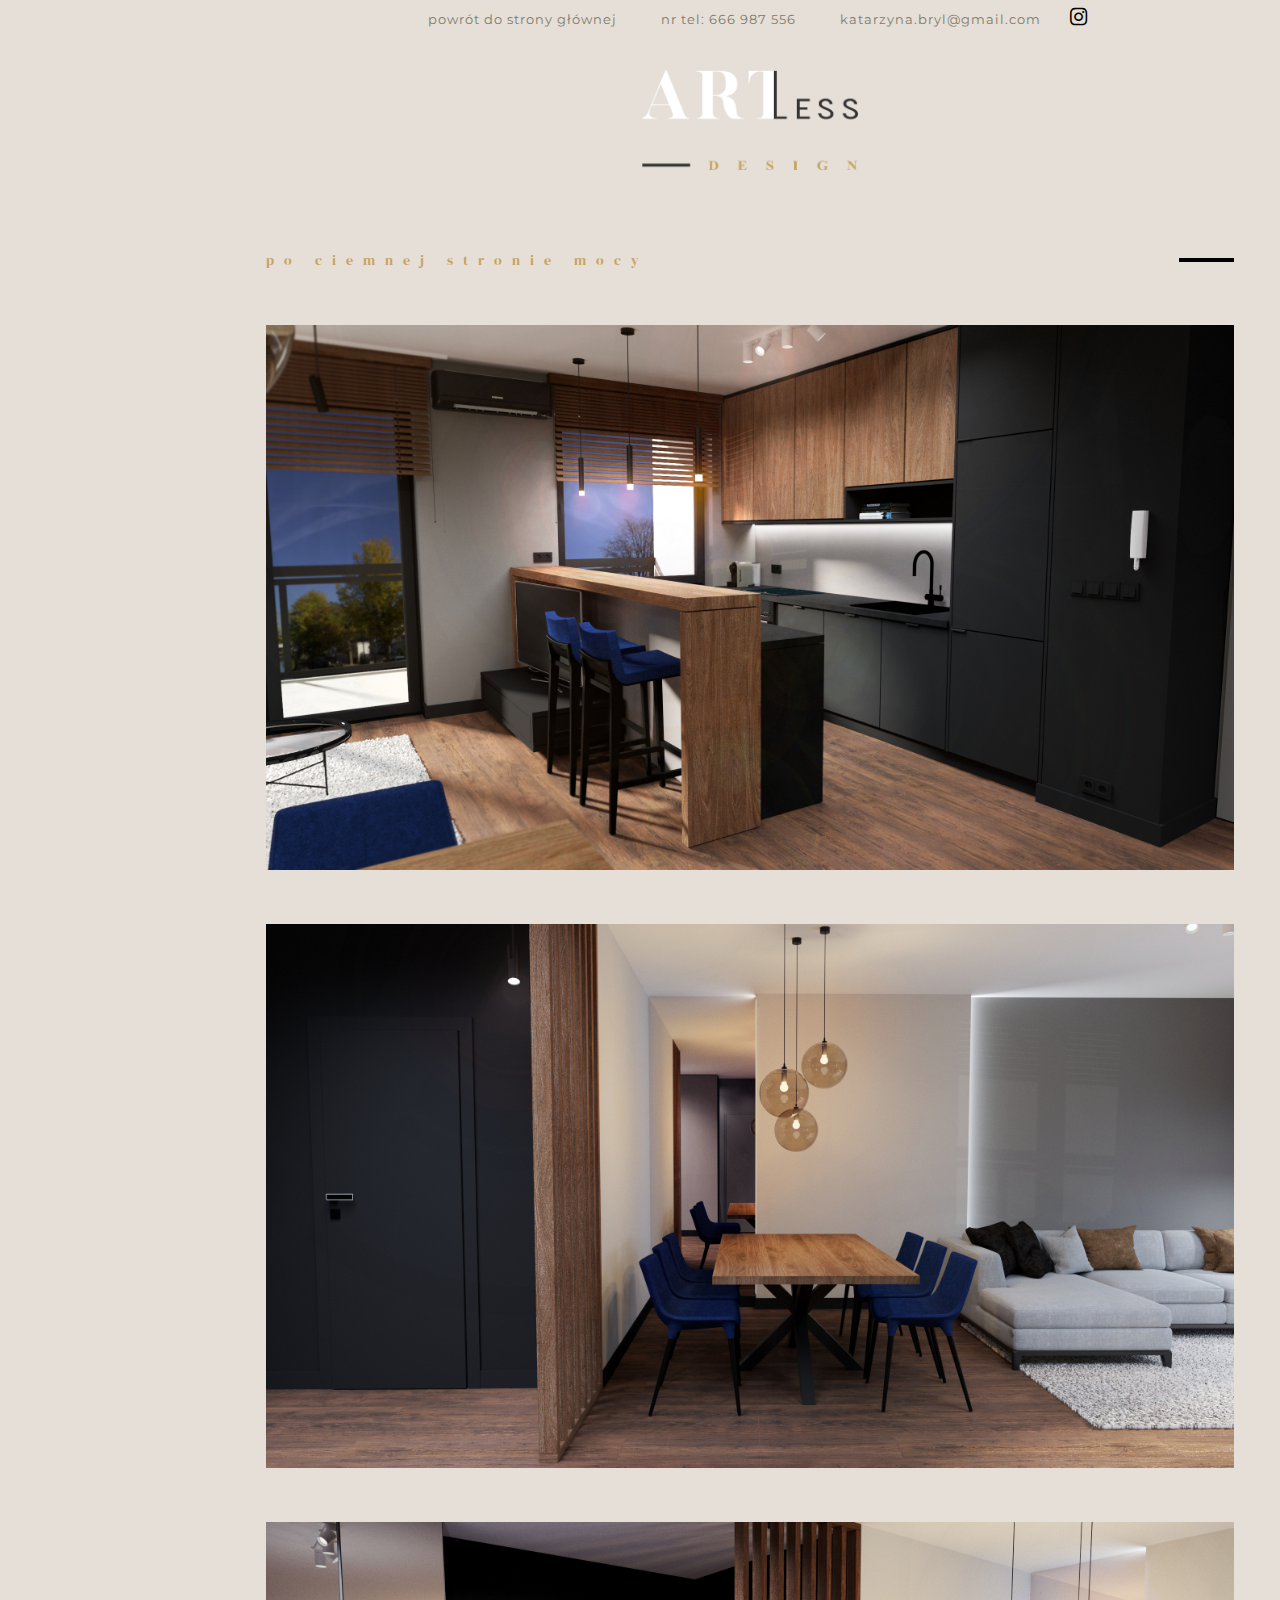
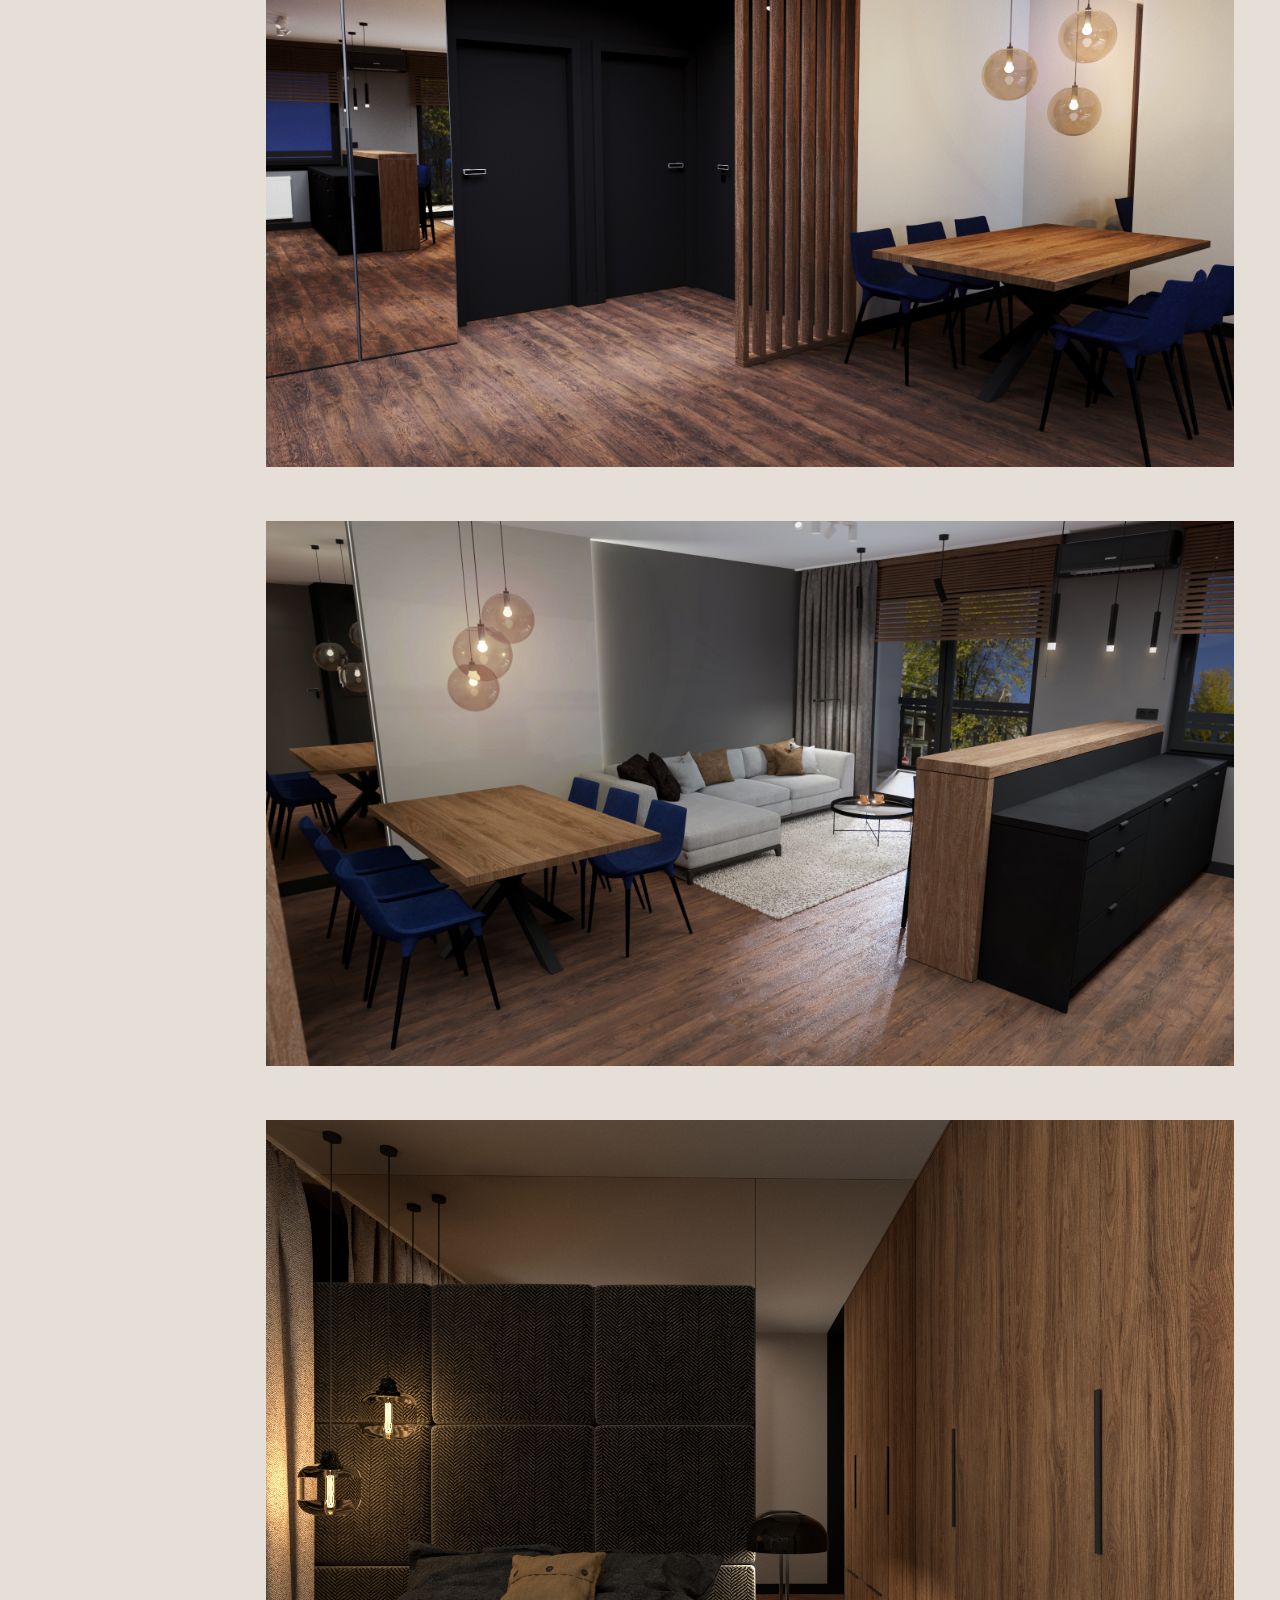
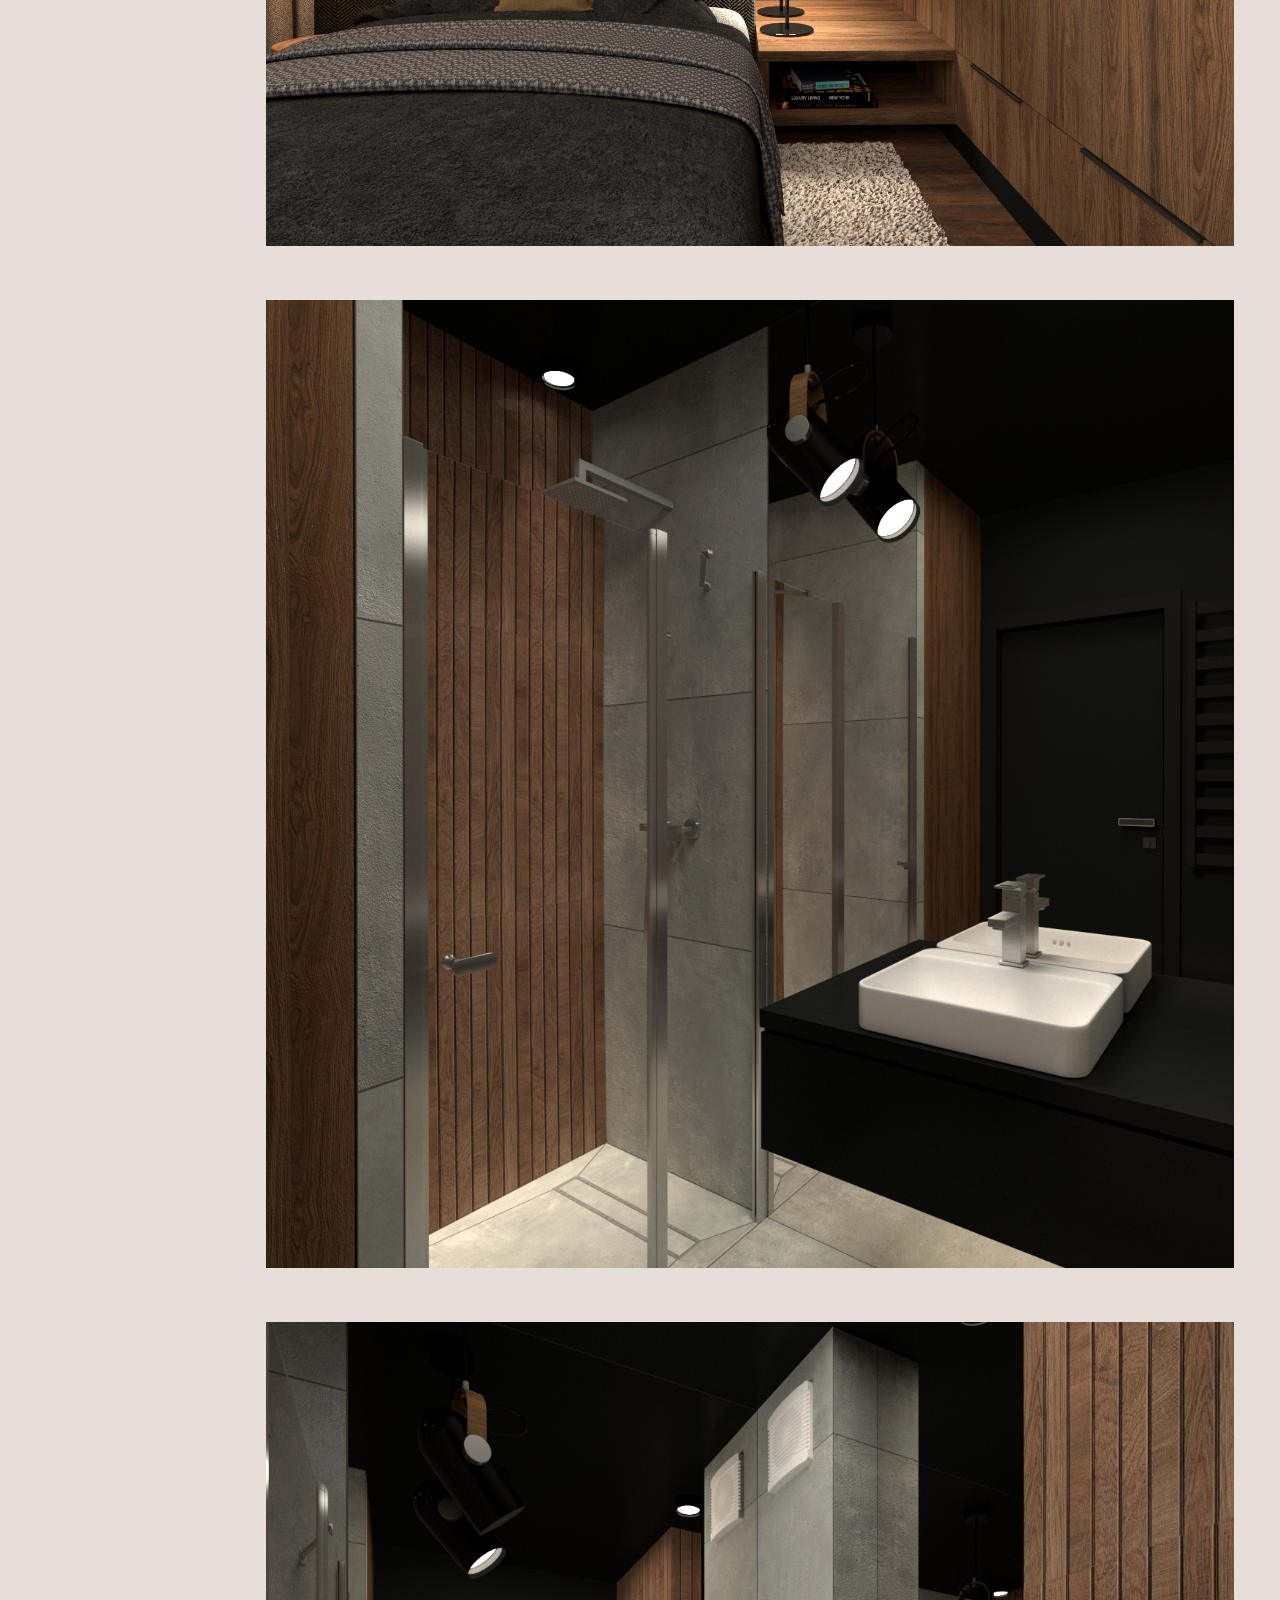
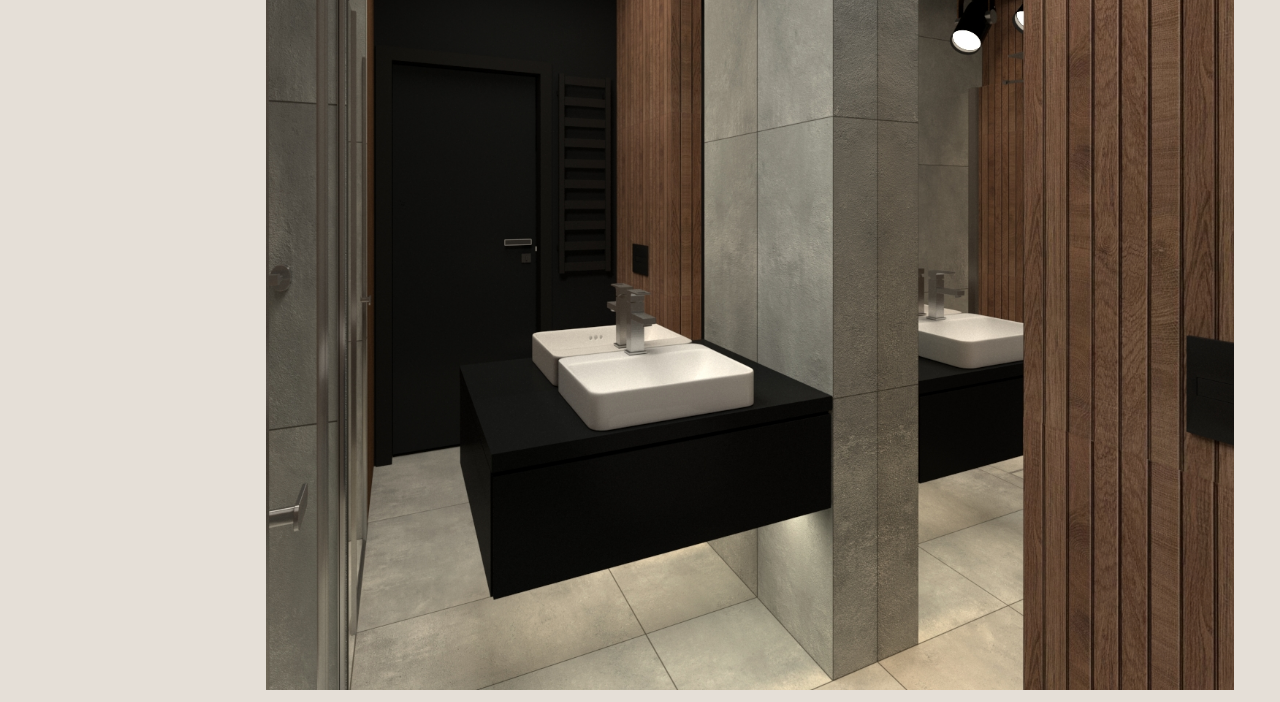
==== po-ciemnej-stronie-mocy.html @ 2379ef5e "Artless Design" ====
<!DOCTYPE HTML>
<HTML lang="pl">
<head>
	<meta charset="utf-8"/>
	<title>Artless | Projektowanie wnętrz</title>
	<meta name="description" content="Projektowanie wnętrz"/>
	<meta name="keywords" content="wnętrza design projektowanie"/>
	<meta http-equiv="x-ua-compatible" content="IE-edge, chrome=1"/>
	<meta name="author" content="Michał Nowak"/>
	<!--[if lt IE 9]>
	<script src="https://cdnjs.cloudflare.com/ajax/libs/html5shiv/3.7.3/html5shiv.min.js"></script>
	<![endif]-->
	<link rel="stylesheet" href="style.css" type="text/css"/>
	<link href="https://fonts.googleapis.com/css2?family=Montserrat:wght@400;700&display=swap" rel="stylesheet">
	<link href="https://fonts.googleapis.com/css2?family=DM+Serif+Display&display=swap" rel="stylesheet">
	<link rel="stylesheet" href="fontello/css/fontello.css" type="text/css"/>
</head>	
<body>
	<header>
		<div id = "menu">
			<nav>
					<ol class="nav">
						<li><a id="link1" href="projektowanie-wnętrz">powrót do strony głównej</a></li>
						<li>nr tel: 666 987 556</li>
						<li>katarzyna.bryl@gmail.com</li>
						<a href="https://www.instagram.com/kasiabrl/", target = blank ><span class="icon-instagram"></span></a>
					</ol>
			</nav>
		</div>
		<div id = "logo">
			<a href="projektowanie-wnętrz"><img src="img/logo.png"/></a>
		</div>
		<div class="sign">
			<ol class="sign">
				<li>po ciemnej stronie mocy</li>
				<li></li>
			</ol>
		</div>
		<div class = "image">
			<img src="projekt/pcsm/1.jpg"/>
		</div>
		<div class = "image">
			<img src="projekt/pcsm/2.jpg"/>
		</div>
		<div class = "image">
			<img src="projekt/pcsm/3.jpg"/>
		</div>
		<div class = "image">
			<img src="projekt/pcsm/4.jpg"/>
		</div>
		<div class = "image">
			<img src="projekt/pcsm/5.jpg"/>
		</div>
		<div class = "image">
			<img src="projekt/pcsm/6.jpg"/>
		</div>
		<div class = "image">
			<img src="projekt/pcsm/7.jpg"/>
		</div>
	</header>
	<a class="nav-link" href="#"><i class="icon-up-big"></i></></a>
	<script src="jquery-3.5.1.min.js"></script>
	<script>
			$(document).ready(function() {
			var logoY = $('#logo').offset().top;
			var appearingArrow = function() {
			var ScrollY = $(window).scrollTop();
			if (ScrollY >= logoY) {
					$('.nav-link').addClass('nav-link-appear');
				} else {
					$('.nav-link').removeClass('nav-link-appear');
					}
					};
					appearingArrow();
					$(window).scroll(function() {
						appearingArrow();
					});
					});
	</script>
	<script>
		$(document).ready(function() {
		var MenuY = $('#menu').offset().top;
		var stickyMenu = function() {
		var ScrollY = $(window).scrollTop();
		if (ScrollY >= MenuY) {
				$('#menu').addClass('sticky');
			} else {
				$('#menu').removeClass('sticky');
				}
				};
				stickyMenu();
				$(window).scroll(function() {
					stickyMenu();
				});
				});
	</script>
</body>
</HTML>
---- style.css ----
body {
	background-color: rgba(229, 223, 215, 100);
	font-family: 'Montserrat', sans-serif;
	margin-left:auto;
	margin-right:auto;
	width:1500px;
	margin-top:0;
}

#menu {
	text-align: center;
	background-color: rgba(229, 223, 215, 100);
	height: 40px;
}

ol.nav {
	list-style-type:none;
	font-size: 13px;
	letter-spacing: 1px;
	margin: 0;
	padding: 0;
	padding-top:5px;
}

ol.nav > li {
	margin-top: auto;
	margin-bottom: auto;
	display:inline-block;
	color: rgba(126, 123, 106, 100);
	padding: 5.5px 20px;
}

ol.nav > li:hover {
	color: black;
}

a {
	text-decoration:none;
	style-type:none;
	color: inherit;
}

#logo {
	margin-top: 70px;
	margin-bottom: 75px;
	width: 215.74px;
	height: 100px;
	margin-right: auto;
	margin-left: auto;
}

img {
	height: 100%;
	width: 100%;
}

.sign {
	margin-right: auto;
	margin-left: auto;
	width: 968.25px;
	height: 30px;
	position: relative;
}
ol.sign {
	padding-left: 0px;
	position: relative;
	margin: 0 0;
}
ol.sign > li {
	display:inline-block;
	list-style-type:none;
	font-family: 'DM Serif Display', serif;
	color: rgba(198, 163, 97, 100);
	letter-spacing: 10px;
	font-size: 14px;
}
ol.sign > li:first-child {
	position:absolute;
	left:0;
	top:5px;
	margin-bottom: 0px;
}
ol.sign > li:last-child {
	position:absolute;
	right:0;
	top:13px;
	display: block;
	width:55px;
	height:4px;
	background-color: black;
}
#projects {
	width: 968.25px;
	margin-left:auto;
	margin-right: auto;
}
.photo {
	width: 464.125px;
	height: 291.9px;
	margin-top: 35px;
	position: relative;
}
.link {
	opacity: 0;
	width: 100%;
	height: 100%;
	text-align: center;
	position: absolute;
	font-size: 14px;
	color:#fff;
	font-family: 'Montserrat', sans-serif;
	letter-spacing: 3px;
	top: 0;
	
}
.link p {
	position: absolute;
	top:43%;
	width: 100%;
}

.link:hover {
	opacity: 1;
	transition: opacity 0.5s ease-in-out;
}

main {
	margin-top: 50px;
	background-color: #fff;
	margin-left:0;
	margin-right:0;
	position:relative;
}

.jakpracuje {
	margin-top:70px;
	float:left;
	width:900px;
	margin-left:100px;
}
main h1 {
	font-family: 'DM Serif Display', serif;
	color: rgba(198, 163, 97, 100);
	letter-spacing: 10px;
	font-size: 14px;
	text-align: center;
}
.jakpracuje p{
	margin-top:50px;
	color: rgba(126, 123, 106, 100);
	text-align: justify;
}
.kimjestem {
	margin-top:70px;
	float:left;
	right:0;
	position:absolute;
}
.kimjestemsign {
	width: 400px;
	height: 50px;
}

.kimjestemopis {
	width: 400px;
	height: 280px;
	background-color: rgba(208, 194, 189, 100);
}

.kimjestem ol {
	display:inline-block;
	list-style-type:none;
	width: 400px;
	height:30px;
	margin:0;
	padding:0;
	position: relative;
}

.kimjestem ol > li:first-child {
	font-family: 'DM Serif Display', serif;
	color: rgba(198, 163, 97, 100);
	letter-spacing: 10px;
	font-size: 14px;
	position:absolute;
	left:0;
}
.kimjestem ol > li:last-child {
	position: absolute;
	right:0;
	top:60%;
	display: block;
	width:230px;
	height:4px;
	background-color: black;
}

.kimjestem p {
	color: #fff;
	text-align: justify;
	padding: 37px;
}
#oferta {
	margin-top:20px;
	width: 1400px;
	margin-left: auto;
	margin-right: auto;
}
.usluga {
	margin-top: 50px;
	float: left;
	margin-left: 50px;
	width: 400px;
}
.ofertasign {
	width: 380px;
	height: 35px;
	background-color: rgba(229, 223, 215, 100);
	margin-left: auto;
	margin-right: auto;
}
.ofertasign h1 {
	padding: 7px;
	margin: 0;
	letter-spacing: 7px;
}
#oferta ol {
	list-style-type:none;
	margin:0;
	padding: 0;
	position: relative;
	height:100px;
}

#oferta ol > li:first-child {
	float: left;
	display: block;
	width:4px;
	height:55px;
	background-color: black;
	position: absolute;
	left:35%;
	bottom:0;
}
#oferta ol > li:last-child {
	float: left;
	position: absolute;
	left:40%;
	bottom:15%;
}
#oferta p {
	margin-top: 30px;
	padding: 20px;
}
.uwagi {
	width: 1300px;
	margin-left: auto;
	margin-right: auto;
	padding-bottom:50px;
}
footer {
	background-color: rgba(229, 223, 215, 100);
	margin-right: auto;
	margin-left: auto;
	width: 1000px;
	margin-bottom: 150px;
	
}
footer h1 {
	font-family: 'DM Serif Display', serif;
	color: rgba(198, 163, 97, 100);
	letter-spacing: 10px;
	font-size: 14px;
	text-align: center;
	padding-top: 15px;
}

.line {
	display:block;
	height: 3px;
	width: 1000px;
	background-color: #fff;
	margin-top: 30px;
}

.content {
	float: left;
	margin-top: 20px;
	width:400px;
	
}

.content ol {
	list-style-type:none;
	font-family: 'Montserrat', sans-serif;
	letter-spacing: 1px;
	font-size: 14px;
	font-weight: 700;
	padding: 20px;
	margin: 0;
	margin-left: 30px;
}
.content ol > li {
	padding: 10px;
}

.clipartphoto {
	height: 184px;
	width: 276px;
	padding:20px;
	margin-left: 45px;
}
.button {
	width: 300px;
	height: 50px;
	background-color: #fff;
	margin-left: 50px;
	margin-top: 150px;
	text-align: center;
}
.nav-link {
	display:none;
}
.nav-link-appear {
	position: fixed;
	bottom:30px;
	left:30px;
	display: block;
}
.sticky {
	position: fixed;
	top: 0px;
	z-index:100;
	margin-left:auto;
	margin-right:auto;
	width:1500px;
}
.image {
	margin-left:auto;
	margin-right:auto;
	margin-top: 50px;
	width: 968.25px;
	height: 544.64;
}
---- fontello/css/fontello.css ----
@font-face {
  font-family: 'fontello';
  src: url('../font/fontello.eot?7748211');
  src: url('../font/fontello.eot?7748211#iefix') format('embedded-opentype'),
       url('../font/fontello.woff2?7748211') format('woff2'),
       url('../font/fontello.woff?7748211') format('woff'),
       url('../font/fontello.ttf?7748211') format('truetype'),
       url('../font/fontello.svg?7748211#fontello') format('svg');
  font-weight: normal;
  font-style: normal;
}
/* Chrome hack: SVG is rendered more smooth in Windozze. 100% magic, uncomment if you need it. */
/* Note, that will break hinting! In other OS-es font will be not as sharp as it could be */
/*
@media screen and (-webkit-min-device-pixel-ratio:0) {
  @font-face {
    font-family: 'fontello';
    src: url('../font/fontello.svg?7748211#fontello') format('svg');
  }
}
*/
 
 [class^="icon-"]:before, [class*=" icon-"]:before {
  font-family: "fontello";
  font-style: normal;
  font-weight: normal;
  speak: never;
 
  display: inline-block;
  text-decoration: inherit;
  width: 1em;
  margin-right: .2em;
  text-align: center;
  /* opacity: .8; */
 
  /* For safety - reset parent styles, that can break glyph codes*/
  font-variant: normal;
  text-transform: none;
 
  /* fix buttons height, for twitter bootstrap */
  line-height: 1em;
 
  /* Animation center compensation - margins should be symmetric */
  /* remove if not needed */
  margin-left: .2em;
 
  /* you can be more comfortable with increased icons size */
  /* font-size: 120%; */
 
  /* Font smoothing. That was taken from TWBS */
  -webkit-font-smoothing: antialiased;
  -moz-osx-font-smoothing: grayscale;
 
  /* Uncomment for 3D effect */
  /* text-shadow: 1px 1px 1px rgba(127, 127, 127, 0.3); */
}
 
.icon-home:before { content: '\e800'; } /* '' */
.icon-up-big:before { content: '\e801'; font-size: 20px; } /* '' */
.icon-instagram:before { content: '\f16d'; font-size: 20px; } /* '' */
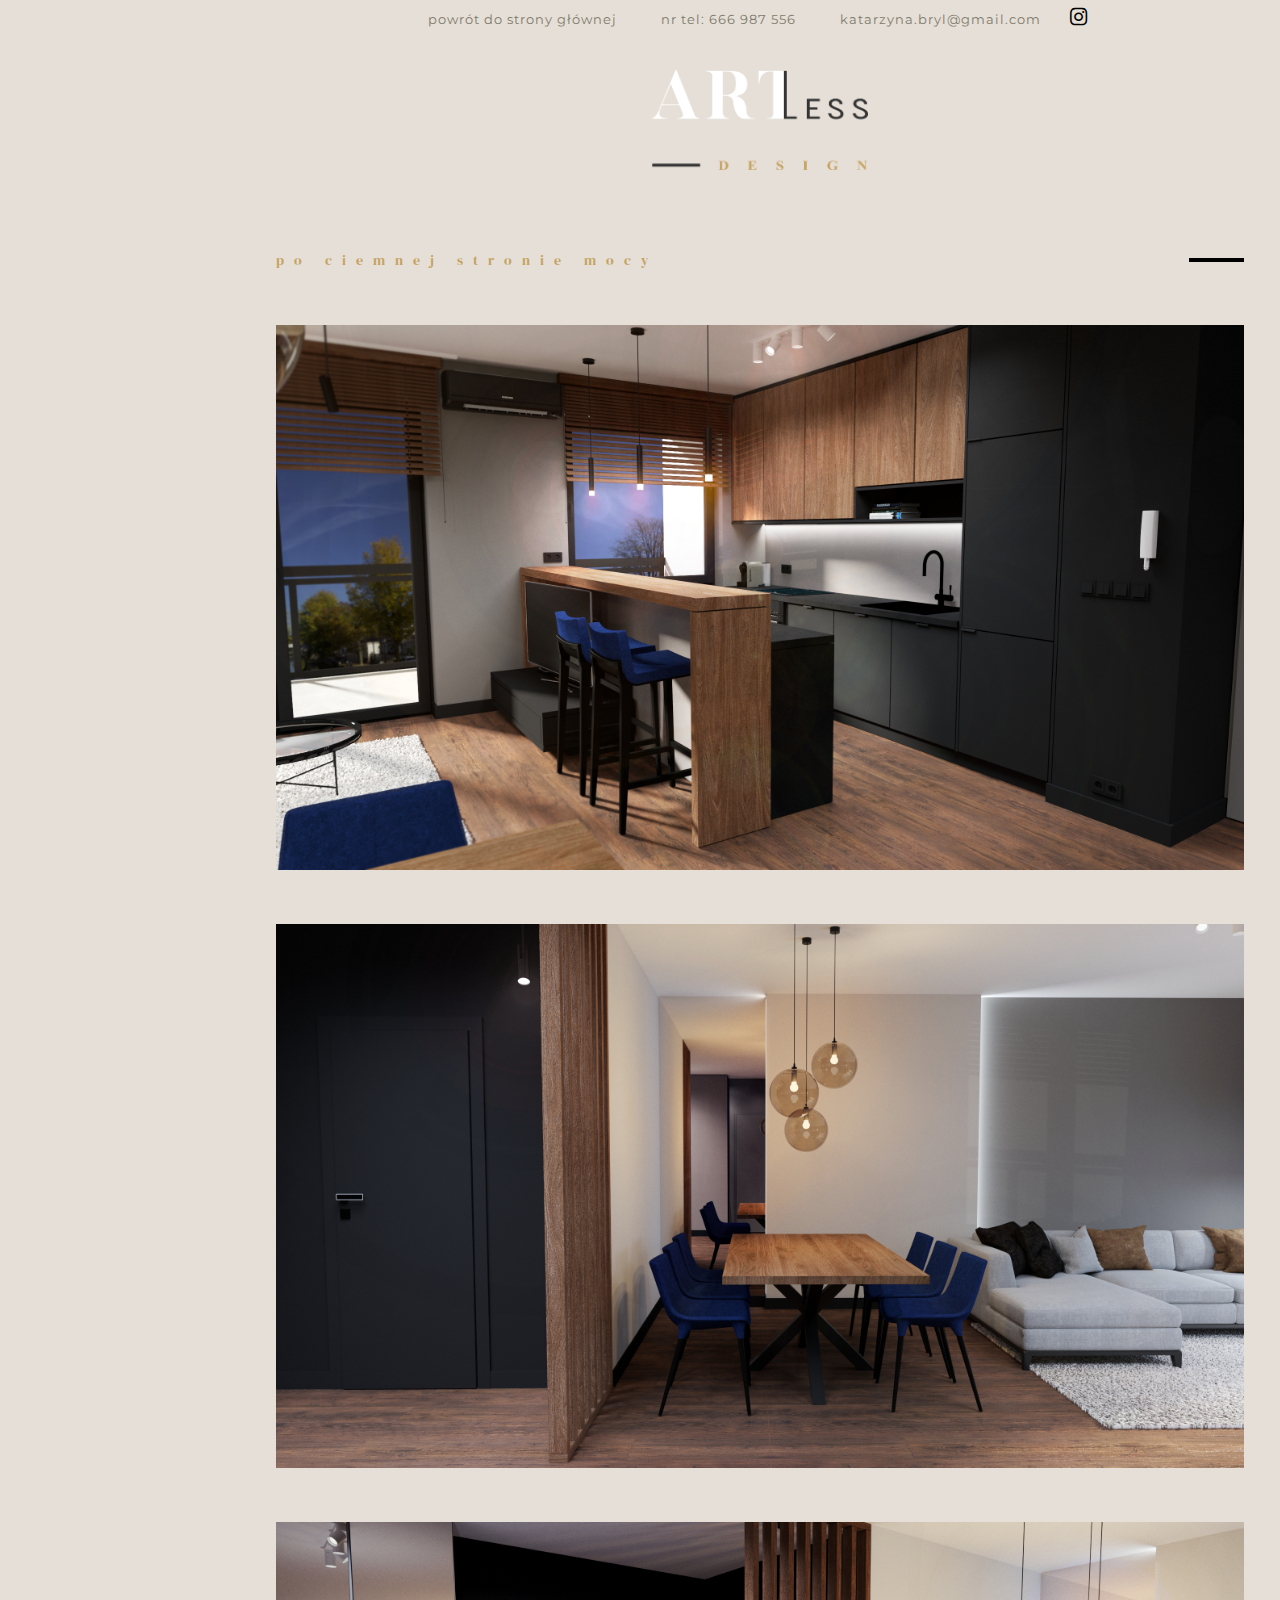
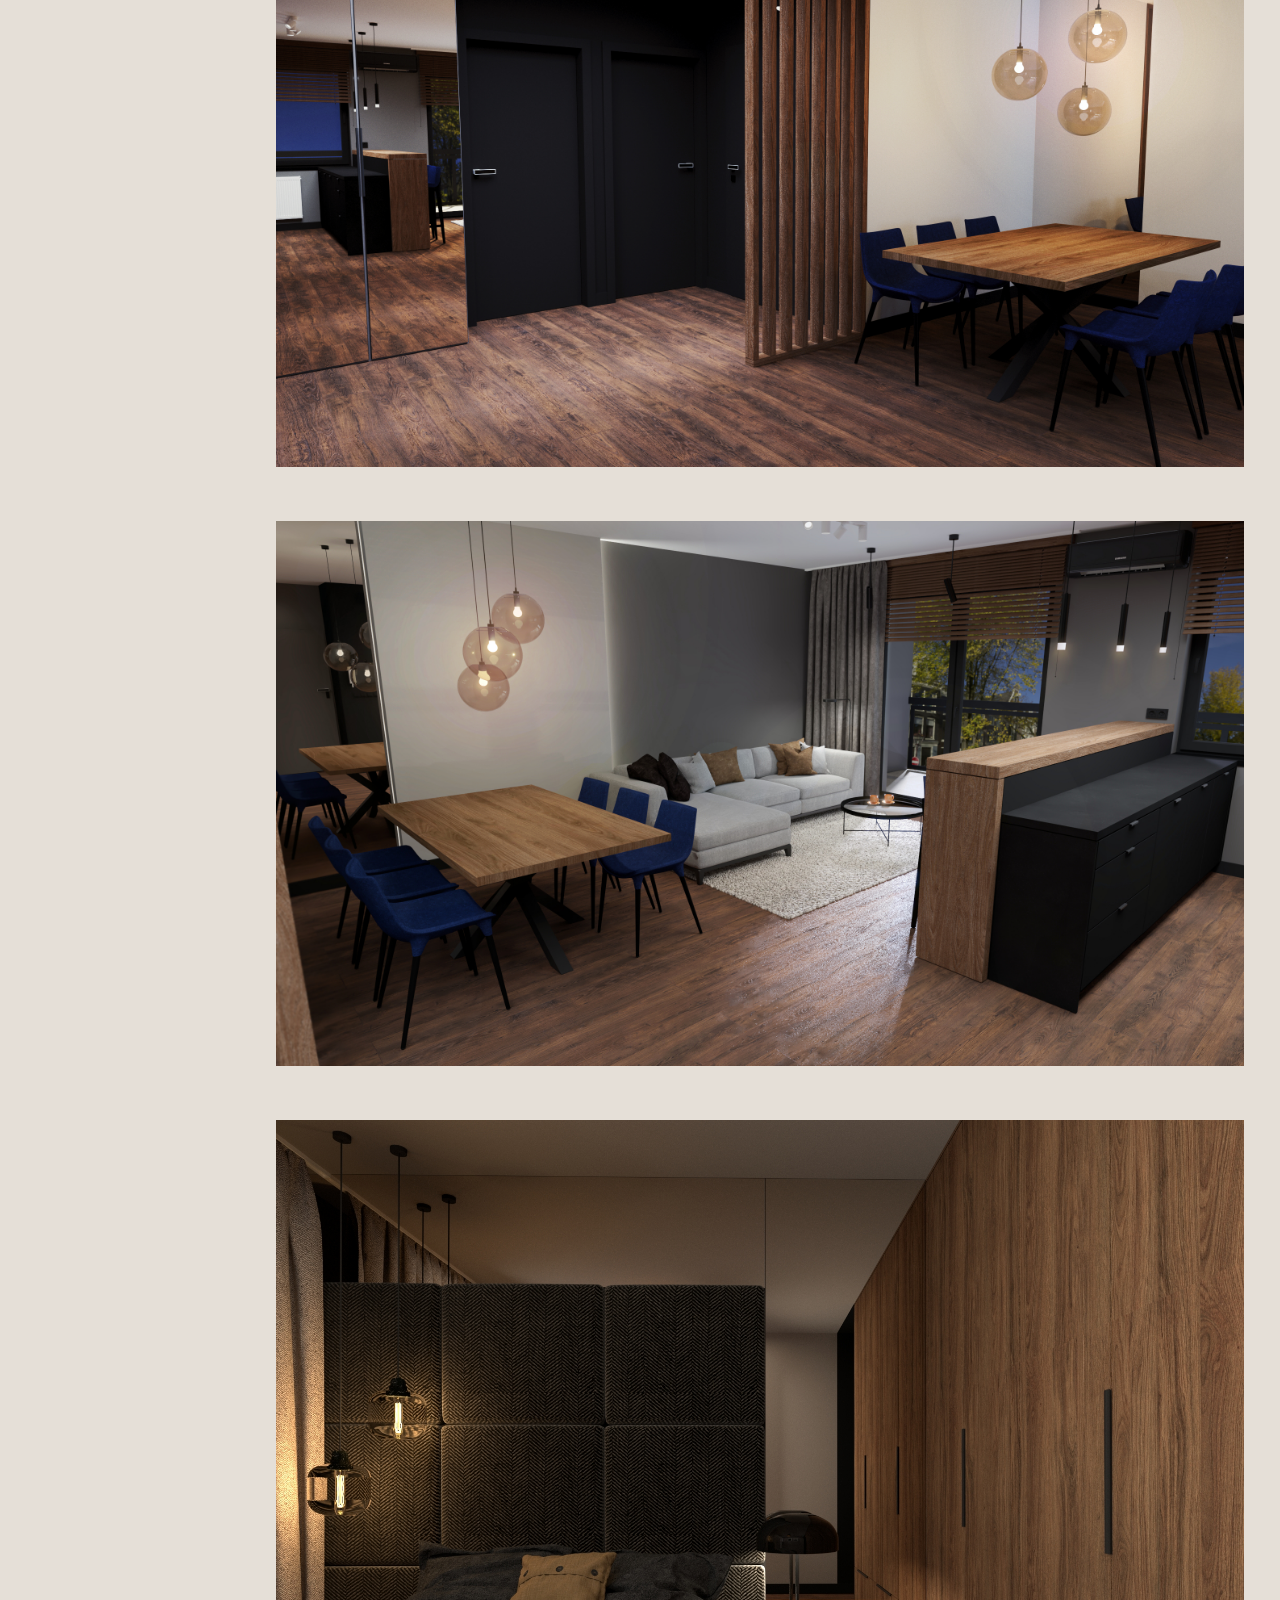
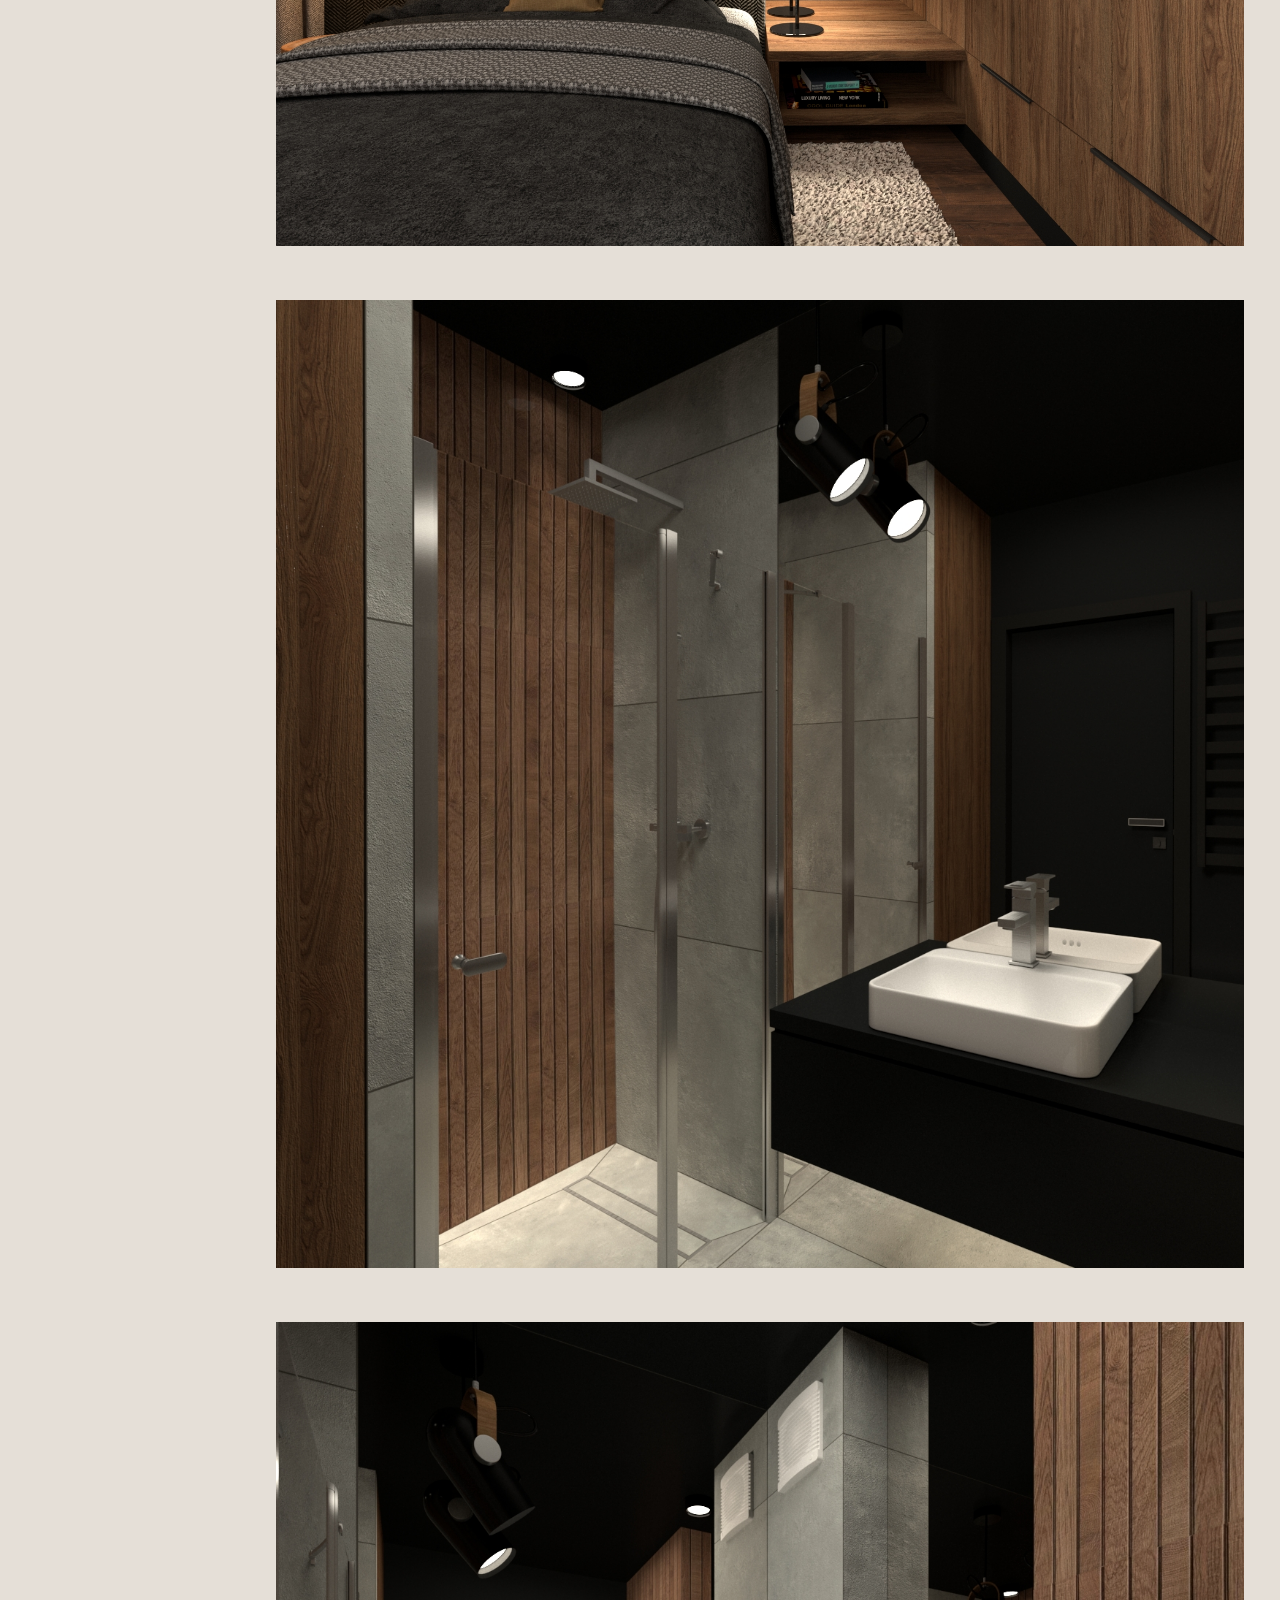
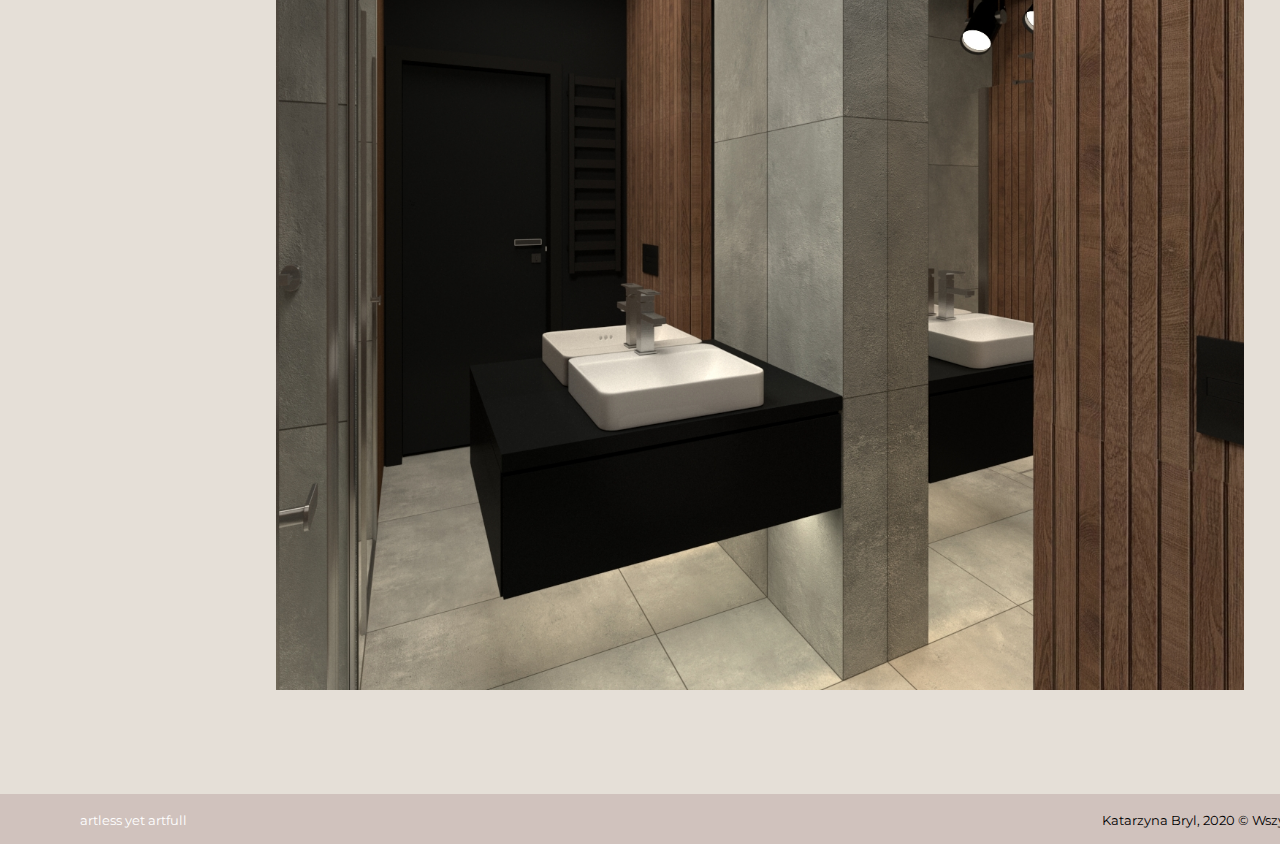
==== commit ca9b323c: "Artless Design" ====
--- a/po-ciemnej-stronie-mocy.html
+++ b/po-ciemnej-stronie-mocy.html
@@ -3,6 +3,7 @@
 <head>
 	<meta charset="utf-8"/>
 	<title>Artless | Projektowanie wnętrz</title>
+	<link rel = "icon" type = "image/png" href = "img/logo.png">
 	<meta name="description" content="Projektowanie wnętrz"/>
 	<meta name="keywords" content="wnętrza design projektowanie"/>
 	<meta http-equiv="x-ua-compatible" content="IE-edge, chrome=1"/>
@@ -58,6 +59,12 @@
 			<img src="projekt/pcsm/7.jpg"/>
 		</div>
 	</header>
+	<footer>
+		<section class="footer" style="margin-top:100px">
+			<p style="float:left; color:#fff; font-size:13px; position:absolute; left:80px; padding:0; top:5px;">artless yet artfull</p>
+			<p style="float:left; font-size:13px; position:absolute; right:80px; padding:0; top:5px;">Katarzyna Bryl, 2020 &copy; Wszystkie prawa zastrzeżone</p>
+			<div style="clear:both"></div>
+	</section>
 	<a class="nav-link" href="#"><i class="icon-up-big"></i></></a>
 	<script src="jquery-3.5.1.min.js"></script>
 	<script>
--- a/style.css
+++ b/style.css
@@ -3,8 +3,9 @@
 	font-family: 'Montserrat', sans-serif;
 	margin-left:auto;
 	margin-right:auto;
-	width:1500px;
+	width:1520px;
 	margin-top:0;
+	margin-bottom:0;
 }
 
 #menu {
@@ -111,7 +112,7 @@
 	font-family: 'Montserrat', sans-serif;
 	letter-spacing: 3px;
 	top: 0;
-	
+	-webkit-transition: opacity 0.5s ease-in-out;
 }
 .link p {
 	position: absolute;
@@ -121,7 +122,7 @@
 
 .link:hover {
 	opacity: 1;
-	transition: opacity 0.5s ease-in-out;
+	-webkit-transition: opacity 0.5s ease-in-out;
 }
 
 main {
@@ -188,9 +189,9 @@
 .kimjestem ol > li:last-child {
 	position: absolute;
 	right:0;
-	top:60%;
+	top:68%;
 	display: block;
-	width:230px;
+	width:220px;
 	height:4px;
 	background-color: black;
 }
@@ -198,7 +199,7 @@
 .kimjestem p {
 	color: #fff;
 	text-align: justify;
-	padding: 37px;
+	padding: 32px;
 }
 #oferta {
 	margin-top:20px;
@@ -211,6 +212,7 @@
 	float: left;
 	margin-left: 50px;
 	width: 400px;
+	color: rgba(126, 123, 106, 100);
 }
 .ofertasign {
 	width: 380px;
@@ -230,6 +232,7 @@
 	padding: 0;
 	position: relative;
 	height:100px;
+	color: rgba(126, 123, 106, 100);
 }
 
 #oferta ol > li:first-child {
@@ -249,7 +252,7 @@
 	bottom:15%;
 }
 #oferta p {
-	margin-top: 30px;
+	margin-top: 20px;
 	padding: 20px;
 }
 .uwagi {
@@ -262,8 +265,8 @@
 	background-color: rgba(229, 223, 215, 100);
 	margin-right: auto;
 	margin-left: auto;
-	width: 1000px;
-	margin-bottom: 150px;
+	width: 1520px;
+	margin-bottom: 0;
 	
 }
 footer h1 {
@@ -272,7 +275,8 @@
 	letter-spacing: 10px;
 	font-size: 14px;
 	text-align: center;
-	padding-top: 15px;
+	padding: 15px;
+	margin:0;
 }
 
 .line {
@@ -281,13 +285,20 @@
 	width: 1000px;
 	background-color: #fff;
 	margin-top: 30px;
+	margin-right: auto;
+	margin-left: auto;
+}
+.wrapper {
+	margin-right: auto;
+	margin-left: auto;
+	width: 1000px;
 }
 
 .content {
 	float: left;
-	margin-top: 20px;
-	width:400px;
-	
+	width:500px;
+	height:277px;
+	position: relative;
 }
 
 .content ol {
@@ -296,27 +307,27 @@
 	letter-spacing: 1px;
 	font-size: 14px;
 	font-weight: 700;
-	padding: 20px;
 	margin: 0;
-	margin-left: 30px;
 }
 .content ol > li {
 	padding: 10px;
 }
 
 .clipartphoto {
-	height: 184px;
-	width: 276px;
-	padding:20px;
-	margin-left: 45px;
+	height: 333px;
+	width: 500px;
+	margin-right: auto;
+	margin-left: auto;
+	margin-top:0px;
 }
 .button {
 	width: 300px;
 	height: 50px;
 	background-color: #fff;
-	margin-left: 50px;
-	margin-top: 150px;
-	text-align: center;
+	text-align: center;
+	position: absolute;
+	bottom: 0;
+	left: 50px;
 }
 .nav-link {
 	display:none;
@@ -342,6 +353,16 @@
 	width: 968.25px;
 	height: 544.64;
 }
+.footer {
+	width:100%;
+	height: 50px;
+	background-color: rgba(208, 194, 189, 100);
+	margin-top:200px;
+	margin-bottom:0px;
+	margin-left:auto;
+	margin-right:auto;
+	position: relative;
+}
 
 
 
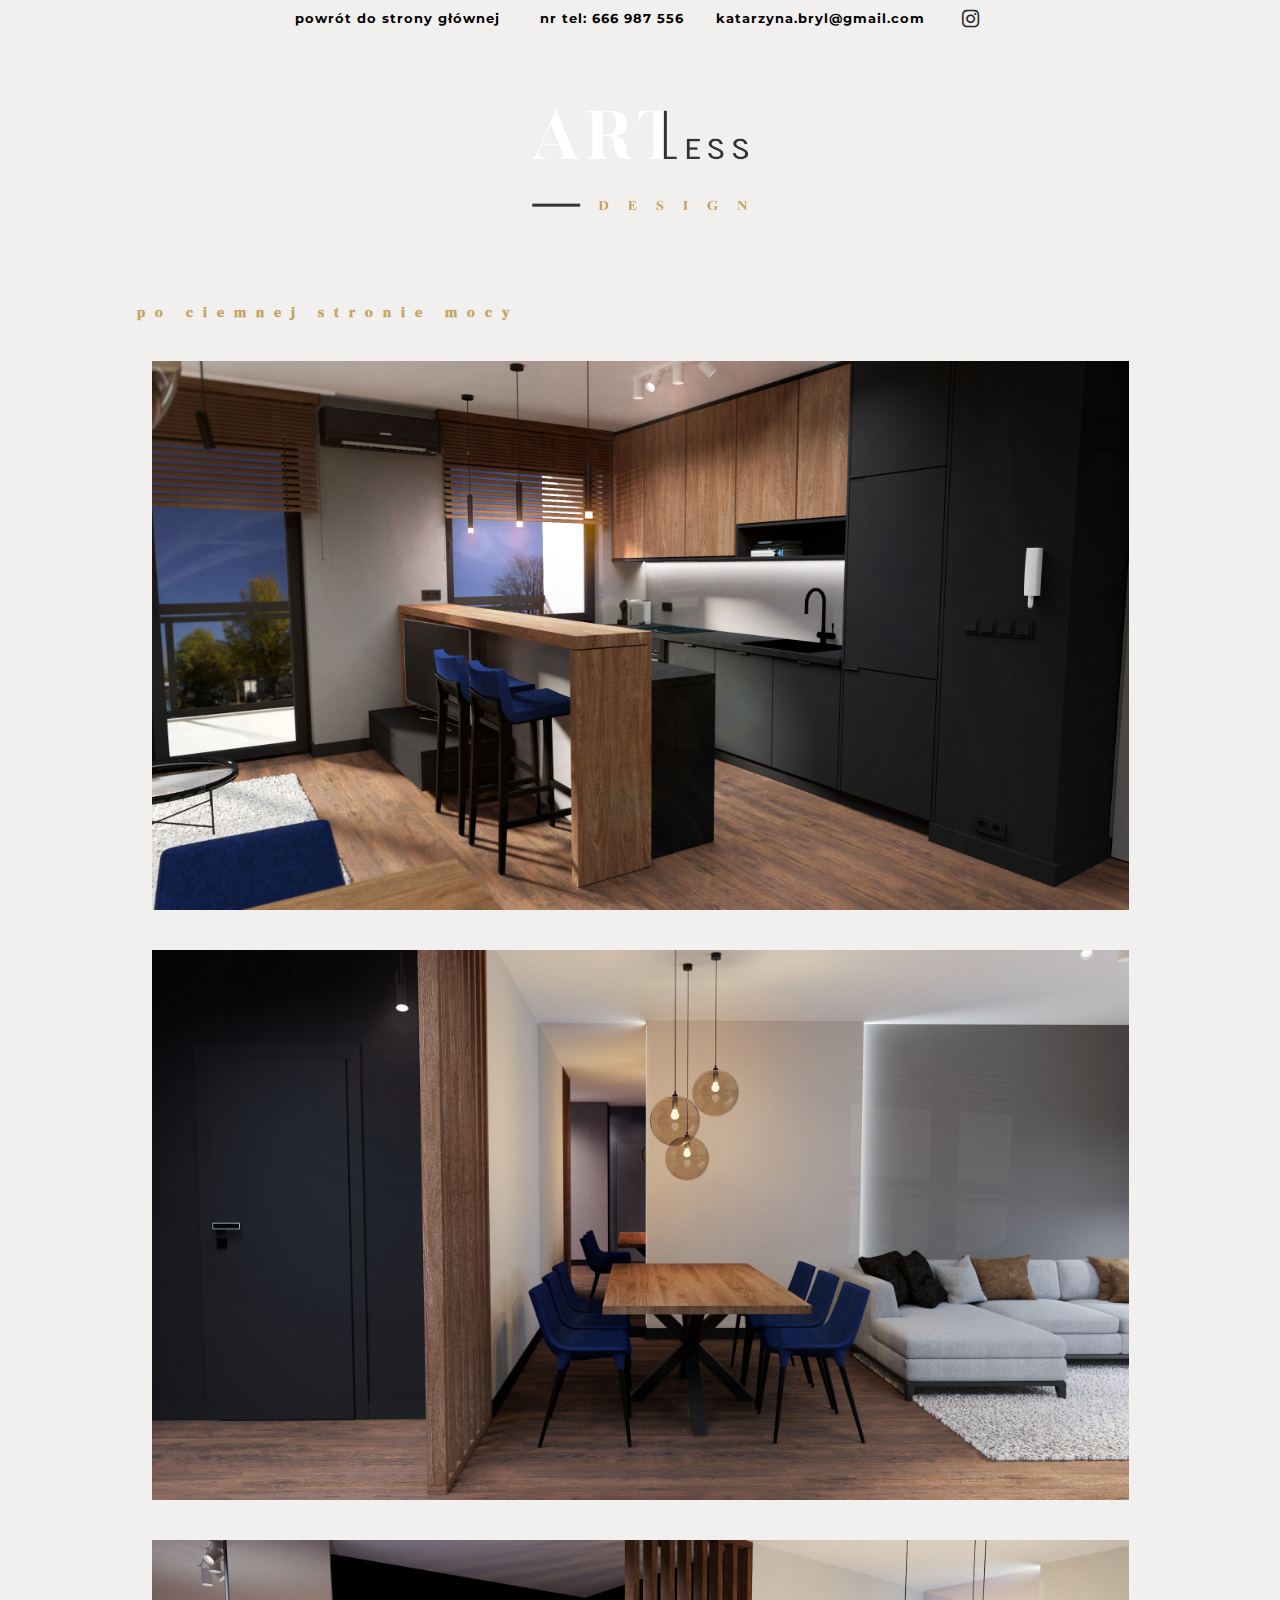
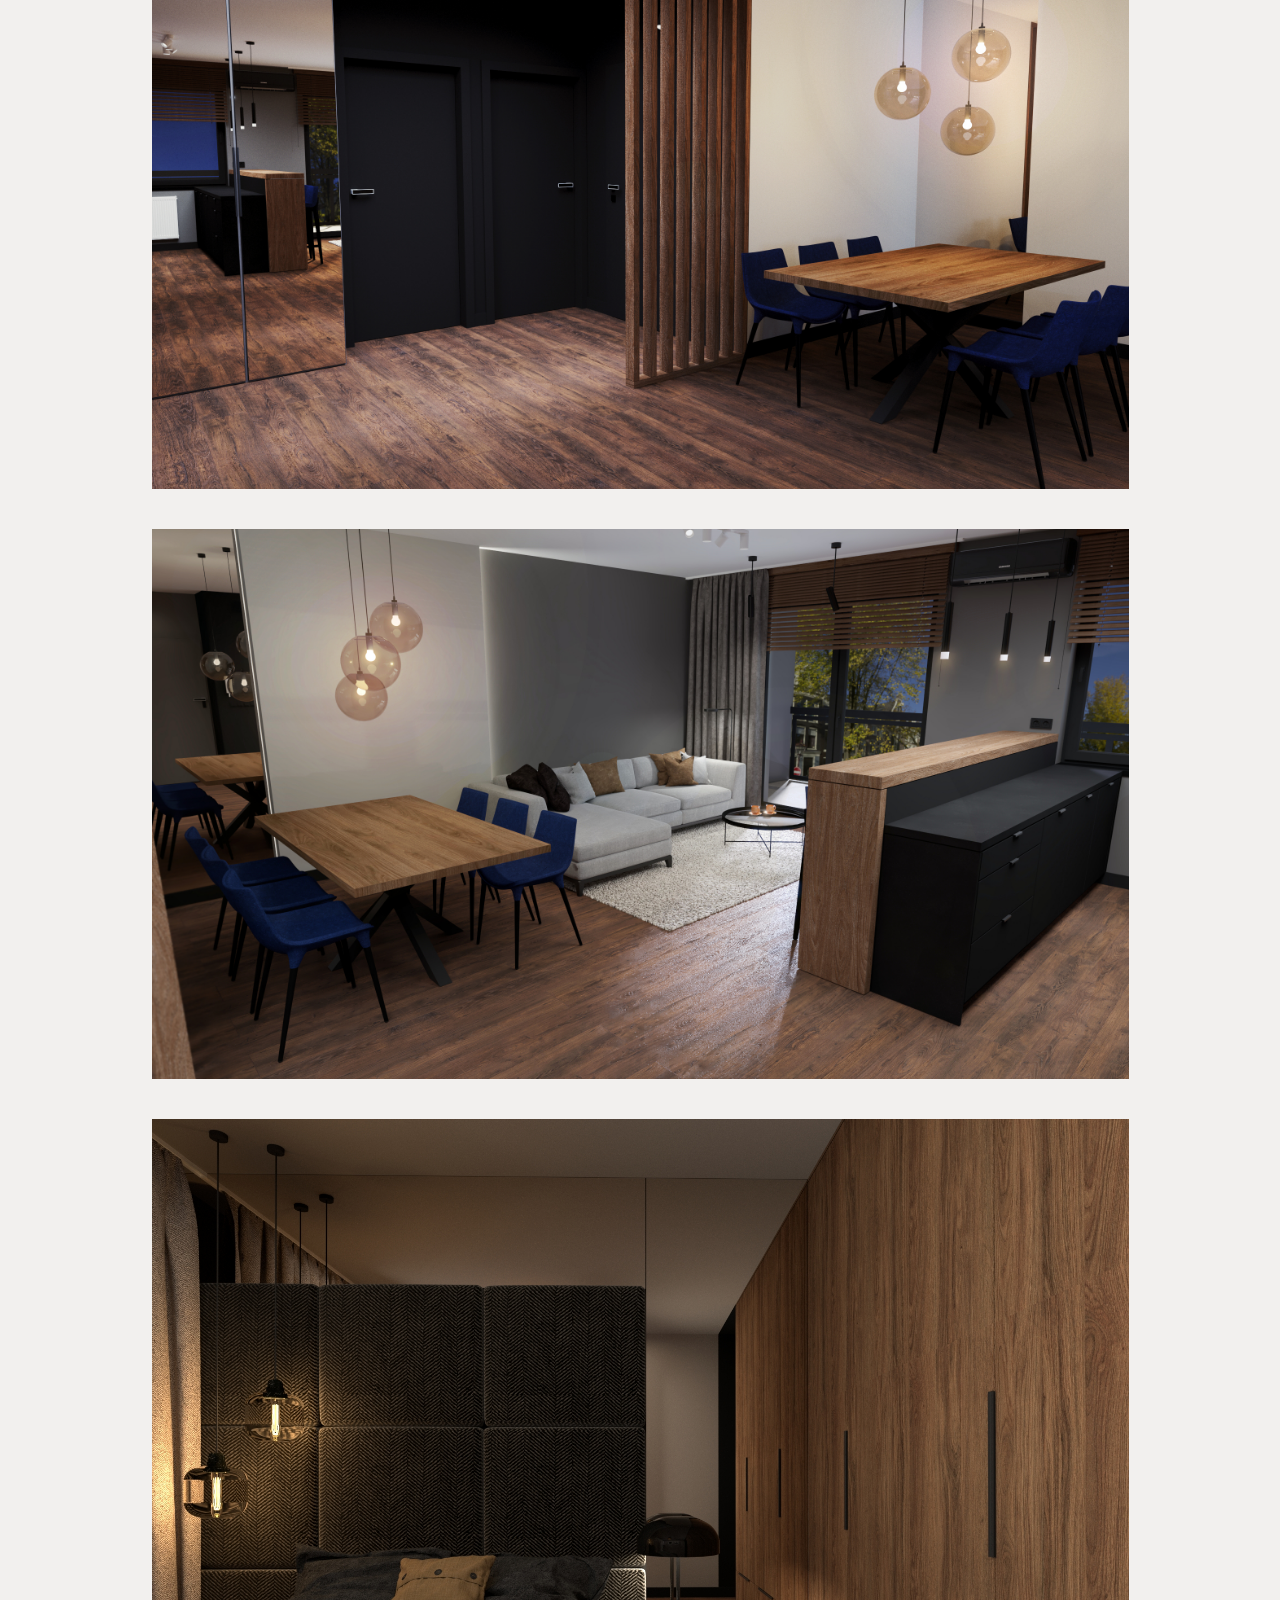
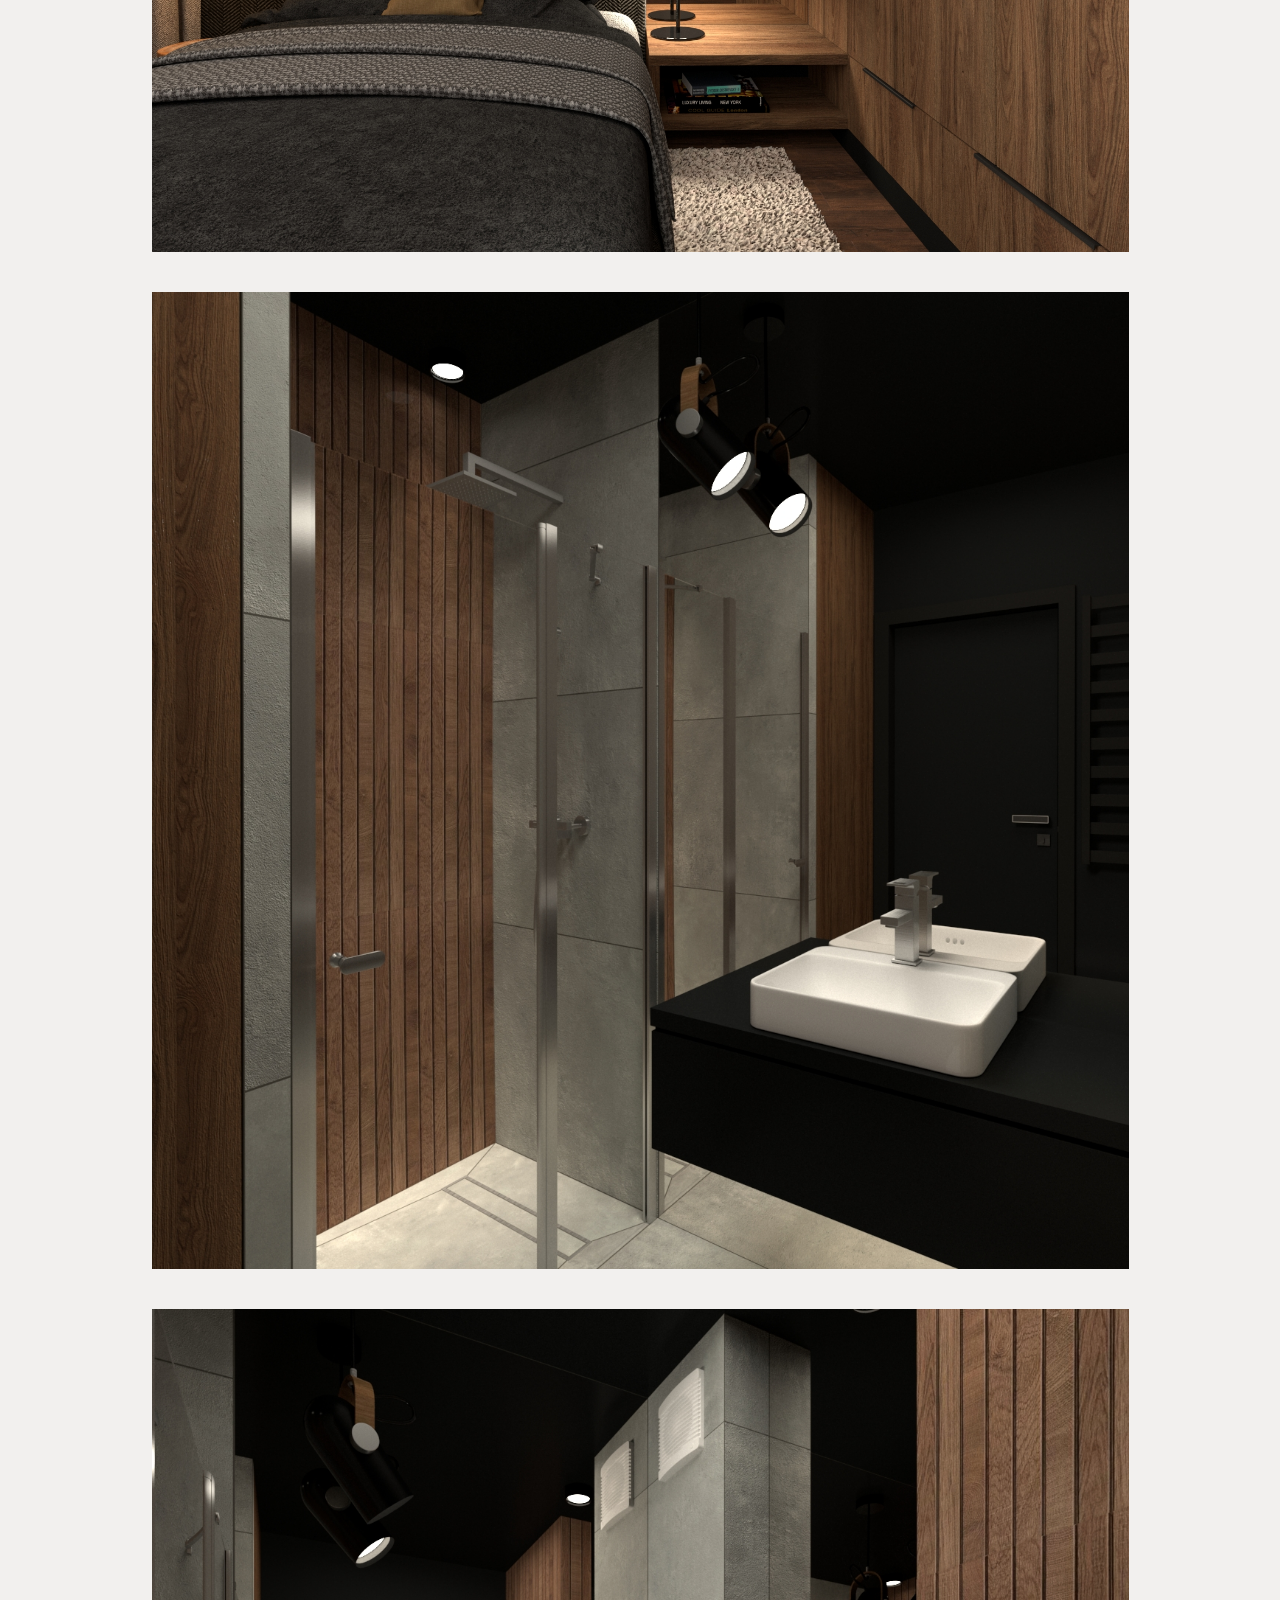
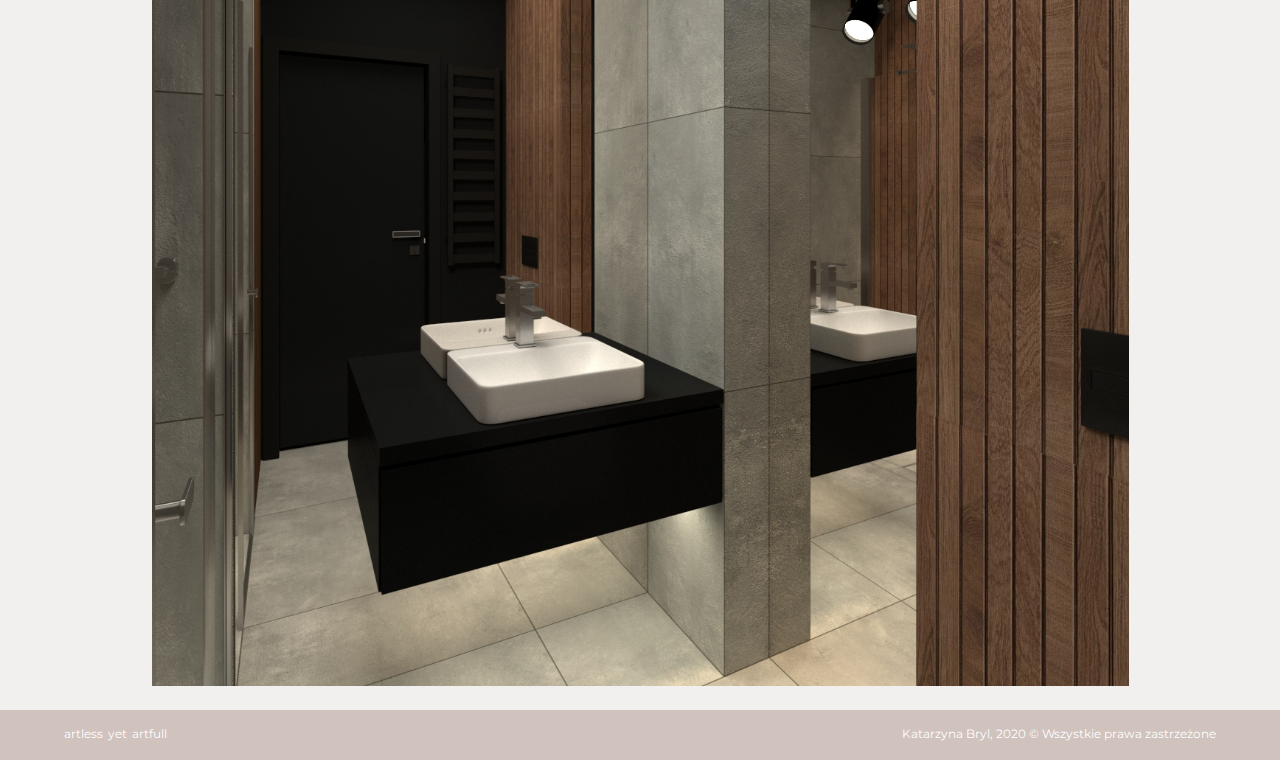
==== commit 33d8c25e: "Artless" ====
--- a/po-ciemnej-stronie-mocy.html
+++ b/po-ciemnej-stronie-mocy.html
@@ -2,15 +2,17 @@
 <HTML lang="pl">
 <head>
 	<meta charset="utf-8"/>
+	<meta name="viewport" content="width=device-width, initial-scale=1, shrink-to-fit=no">
 	<title>Artless | Projektowanie wnętrz</title>
 	<link rel = "icon" type = "image/png" href = "img/logo.png">
-	<meta name="description" content="Projektowanie wnętrz"/>
-	<meta name="keywords" content="wnętrza design projektowanie"/>
+	<meta name="description" content="Artless design wnętrza. Artless design projekt. Projektowanie wnętrz. Projektowanie wnętrz wrocław. Projektowanie wnętrz konin. Projektant wnętrz. Architekt wnętrz. Projekt mieszkania. Projekt kuchni. Remont mieszkania. Projekt wnętrza domu"/>
+	<meta name="keywords" content="Artless design wnętrza. Artless design projekt. Projektowanie wnętrz. Projektowanie wnętrz wrocław. Projektowanie wnętrz konin. Projektant wnętrz. Architekt wnętrz. Projekt mieszkania. Projekt kuchni. Remont mieszkania. Projekt wnętrza domu"/>
 	<meta http-equiv="x-ua-compatible" content="IE-edge, chrome=1"/>
 	<meta name="author" content="Michał Nowak"/>
 	<!--[if lt IE 9]>
 	<script src="https://cdnjs.cloudflare.com/ajax/libs/html5shiv/3.7.3/html5shiv.min.js"></script>
 	<![endif]-->
+	<link rel="stylesheet" href="css/bootstrap.min.css" type="text/css"/>
 	<link rel="stylesheet" href="style.css" type="text/css"/>
 	<link href="https://fonts.googleapis.com/css2?family=Montserrat:wght@400;700&display=swap" rel="stylesheet">
 	<link href="https://fonts.googleapis.com/css2?family=DM+Serif+Display&display=swap" rel="stylesheet">
@@ -18,88 +20,109 @@
 </head>	
 <body>
 	<header>
-		<div id = "menu">
-			<nav>
-					<ol class="nav">
-						<li><a id="link1" href="projektowanie-wnętrz">powrót do strony głównej</a></li>
-						<li>nr tel: 666 987 556</li>
-						<li>katarzyna.bryl@gmail.com</li>
-						<a href="https://www.instagram.com/kasiabrl/", target = blank ><span class="icon-instagram"></span></a>
-					</ol>
-			</nav>
-		</div>
-		<div id = "logo">
-			<a href="projektowanie-wnętrz"><img src="img/logo.png"/></a>
-		</div>
-		<div class="sign">
-			<ol class="sign">
-				<li>po ciemnej stronie mocy</li>
-				<li></li>
-			</ol>
-		</div>
-		<div class = "image">
-			<img src="projekt/pcsm/1.jpg"/>
-		</div>
-		<div class = "image">
-			<img src="projekt/pcsm/2.jpg"/>
-		</div>
-		<div class = "image">
-			<img src="projekt/pcsm/3.jpg"/>
-		</div>
-		<div class = "image">
-			<img src="projekt/pcsm/4.jpg"/>
-		</div>
-		<div class = "image">
-			<img src="projekt/pcsm/5.jpg"/>
-		</div>
-		<div class = "image">
-			<img src="projekt/pcsm/6.jpg"/>
-		</div>
-		<div class = "image">
-			<img src="projekt/pcsm/7.jpg"/>
+		<div class="container-fluid bg-menu mr-auto ml-auto p-0">
+			<div id="menu" class="container-fluid bg-menu mr-auto ml-auto p-0">
+				<nav class="navbar navbar-expand-md">
+					<button class="navbar-toggler mr-auto ml-auto" type="button" data-toggle="collapse" data-target="#mainmenu" aria-controls="mainmenu" aria-expanded="false" aria-label="toggler button">
+					<span class="icon-menu"></span>
+					</button>
+					<div class="collapse navbar-collapse" id="mainmenu">
+						<ul class="navbar-nav mr-auto ml-auto">
+							<li class="nav-item pr-4"><a class="nav-link" href="projektowanie-wnętrz">powrót do strony głównej</a></li>
+							<li class="nav-item nav-link pr-4" style="coursor:none;">nr tel: 666 987 556</li>
+							<li class="nav-item nav-link pr-4">katarzyna.bryl@gmail.com</li>
+							<li class="nav-item nav-link"><a class="d-none d-lg-inline-block text-body" href="https://www.instagram.com/kasiabrl/", target = blank ><span class="icon-instagram"></span></a></li>
+						</ul>
+					</div>
+					<a class="d-lg-none text-body mr-auto ml-auto" href="https://www.instagram.com/kasiabrl/", target = blank ><span class="icon-instagram"></span></a>
+				</nav>
+			</div>
+			<div id = "logo" class="container-fluid bg-menu mr-auto ml-auto p-0">
+				<a class="navbar-brand p-0 m-0" href="projektowanie-wnętrz"><img src="img/logo.png"/></a>
+			</div>
 		</div>
 	</header>
-	<footer>
-		<section class="footer" style="margin-top:100px">
-			<p style="float:left; color:#fff; font-size:13px; position:absolute; left:80px; padding:0; top:5px;">artless yet artfull</p>
-			<p style="float:left; font-size:13px; position:absolute; right:80px; padding:0; top:5px;">Katarzyna Bryl, 2020 &copy; Wszystkie prawa zastrzeżone</p>
-			<div style="clear:both"></div>
+	<section id="projects">
+		<div class="container p-4">
+			<h1 style="text-align: justify;">po ciemnej stronie mocy</h1>
+			<div class="row">
+				<div class = "col-12 image">
+					<img src="projekt/pcsm/1.jpg"/>
+				</div>
+				<div class = "col-12 image">
+					<img src="projekt/pcsm/2.jpg"/>
+				</div>
+				<div class = "col-12 image">
+					<img src="projekt/pcsm/3.jpg"/>
+				</div>
+				<div class = "col-12 image">
+					<img src="projekt/pcsm/4.jpg"/>
+				</div>
+				<div class = "col-12 image">
+					<img src="projekt/pcsm/5.jpg"/>
+				</div>
+				<div class = "col-12 image">
+					<img src="projekt/pcsm/6.jpg"/>
+				</div>
+				<div class = "col-12 image">
+					<img src="projekt/pcsm/7.jpg"/>
+				</div>
+			</div>
+		</div>
 	</section>
-	<a class="nav-link" href="#"><i class="icon-up-big"></i></></a>
-	<script src="jquery-3.5.1.min.js"></script>
-	<script>
-			$(document).ready(function() {
-			var logoY = $('#logo').offset().top;
-			var appearingArrow = function() {
-			var ScrollY = $(window).scrollTop();
-			if (ScrollY >= logoY) {
-					$('.nav-link').addClass('nav-link-appear');
-				} else {
-					$('.nav-link').removeClass('nav-link-appear');
-					}
-					};
-					appearingArrow();
-					$(window).scroll(function() {
-						appearingArrow();
-					});
-					});
-	</script>
+		<section class="footer">
+			<div class="container-fluid">
+				<div class = "row">
+					<p class="finish" style="left: 5%;">artless<span style="margin-left:5px; margin-right:5px;">yet</span>artfull</p>
+					<p class="finish" style="right: 5%;">Katarzyna Bryl, 2020 &copy; Wszystkie prawa zastrzeżone</p>
+				</div>
+			</div>
+		</section>
+	</footer>
+	<a class="arrow" href="#"><i class="icon-up-big"></i></></a>
+<script src="jquery-3.5.1.min.js"></script>
 	<script>
 		$(document).ready(function() {
-		var MenuY = $('#menu').offset().top;
-		var stickyMenu = function() {
+		var logoY = $('#logo').offset().top;
+		var appearingArrow = function() {
 		var ScrollY = $(window).scrollTop();
-		if (ScrollY >= MenuY) {
-				$('#menu').addClass('sticky');
+		if (ScrollY >= logoY) {
+				$('.arrow').addClass('arrow-appear');
 			} else {
-				$('#menu').removeClass('sticky');
+				$('.arrow').removeClass('arrow-appear');
 				}
 				};
-				stickyMenu();
+				appearingArrow();
 				$(window).scroll(function() {
-					stickyMenu();
+					appearingArrow();
 				});
 				});
 	</script>
+	<script>
+	$(document).ready(function() {
+	var MenuY = $('#menu').offset().top;
+	var stickyMenu = function() {
+	var ScrollY = $(window).scrollTop();
+	if (ScrollY >= MenuY) {
+			$('#menu').addClass('sticky');
+		} else {
+			$('#menu').removeClass('sticky');
+			}
+			};
+			stickyMenu();
+			$(window).scroll(function() {
+				stickyMenu();
+			});
+			});
+	</script>
+	<script src="jquery.scrollTo.min.js"></script>
+	<script>
+	$('.navbar-nav>li>a').on('click', function(){
+    $('.navbar-collapse').collapse('hide');
+	});
+	</script>
+		<script src="https://code.jquery.com/jquery-3.5.1.slim.min.js" integrity="sha384-DfXdz2htPH0lsSSs5nCTpuj/zy4C+OGpamoFVy38MVBnE+IbbVYUew+OrCXaRkfj" crossorigin="anonymous"></script>
+	<script src="https://cdn.jsdelivr.net/npm/popper.js@1.16.0/dist/umd/popper.min.js" integrity="sha384-Q6E9RHvbIyZFJoft+2mJbHaEWldlvI9IOYy5n3zV9zzTtmI3UksdQRVvoxMfooAo" crossorigin="anonymous"></script>
+	<script src="js/bootstrap.min.js"/></script>
 </body>
 </HTML>
--- a/style.css
+++ b/style.css
@@ -1,53 +1,58 @@
 body {
-	background-color: rgba(229, 223, 215, 100);
-	font-family: 'Montserrat', sans-serif;
-	margin-left:auto;
-	margin-right:auto;
-	width:1520px;
+	background-color: rgba(242, 240, 238, 100);
+	font-family: 'Montserrat', sans-serif;
 	margin-top:0;
 	margin-bottom:0;
-}
-
-#menu {
+	color: rgba(126, 123, 106, 100);
+}
+.row {
+	margin-right: 0;
+	margin-left: 0;
+}
+
+
+.navbar {
+	min-height:40px;
+	padding:0;
+	width: 100%;
+}
+.bg-menu {
+	background-color: rgba(242, 240, 238, 100);
+
+}
+.nav-item {
+	font-size: 13px !important;
+	letter-spacing: 1px !important;
+	font-weight: bold;
+	color: #000;
+}
+
+.nav-link:hover {
+	color: rgba(126, 123, 106, 100) !important;
+	text-decoration:none;
+}
+
+#mainmenu {
 	text-align: center;
-	background-color: rgba(229, 223, 215, 100);
-	height: 40px;
-}
-
-ol.nav {
-	list-style-type:none;
-	font-size: 13px;
-	letter-spacing: 1px;
-	margin: 0;
-	padding: 0;
-	padding-top:5px;
-}
-
-ol.nav > li {
-	margin-top: auto;
-	margin-bottom: auto;
-	display:inline-block;
-	color: rgba(126, 123, 106, 100);
-	padding: 5.5px 20px;
-}
-
-ol.nav > li:hover {
-	color: black;
 }
 
 a {
-	text-decoration:none;
-	style-type:none;
-	color: inherit;
+	text-decoration:none !important;
+	style-type:none !important;
+	color: inherit !important;
 }
 
 #logo {
-	margin-top: 70px;
-	margin-bottom: 75px;
-	width: 215.74px;
-	height: 100px;
-	margin-right: auto;
-	margin-left: auto;
+	margin-top: 110px;
+	width: 215.74px !important;
+	height: auto !important;
+}
+
+#projects {
+	padding-top:70px;
+	max-width: 1055px;
+	margin-left: auto;
+	margin-right: auto;
 }
 
 img {
@@ -55,69 +60,32 @@
 	width: 100%;
 }
 
-.sign {
-	margin-right: auto;
-	margin-left: auto;
-	width: 968.25px;
-	height: 30px;
-	position: relative;
-}
-ol.sign {
-	padding-left: 0px;
-	position: relative;
-	margin: 0 0;
-}
-ol.sign > li {
-	display:inline-block;
-	list-style-type:none;
-	font-family: 'DM Serif Display', serif;
-	color: rgba(198, 163, 97, 100);
-	letter-spacing: 10px;
-	font-size: 14px;
-}
-ol.sign > li:first-child {
-	position:absolute;
+.link {
+	padding: 0 15px;
+	opacity: 0;
+	text-align: center;
+	position: absolute;
+	top: 0;
 	left:0;
-	top:5px;
-	margin-bottom: 0px;
-}
-ol.sign > li:last-child {
-	position:absolute;
-	right:0;
-	top:13px;
-	display: block;
-	width:55px;
-	height:4px;
-	background-color: black;
-}
-#projects {
-	width: 968.25px;
-	margin-left:auto;
-	margin-right: auto;
-}
-.photo {
-	width: 464.125px;
-	height: 291.9px;
-	margin-top: 35px;
-	position: relative;
-}
-.link {
-	opacity: 0;
-	width: 100%;
-	height: 100%;
-	text-align: center;
-	position: absolute;
-	font-size: 14px;
-	color:#fff;
-	font-family: 'Montserrat', sans-serif;
-	letter-spacing: 3px;
-	top: 0;
 	-webkit-transition: opacity 0.5s ease-in-out;
 }
 .link p {
 	position: absolute;
 	top:43%;
 	width: 100%;
+	color:#fff;
+	font-family: 'Montserrat', sans-serif;
+	font-size: 14px;
+	letter-spacing: 3px;
+	margin:0;
+	padding-right: 30px;
+}
+
+@media(max-width:250px) 
+{
+.link p {
+	font-size: 12px;
+}
 }
 
 .link:hover {
@@ -126,113 +94,172 @@
 }
 
 main {
-	margin-top: 50px;
+	margin-top: 70px;
 	background-color: #fff;
-	margin-left:0;
-	margin-right:0;
-	position:relative;
-}
-
-.jakpracuje {
-	margin-top:70px;
-	float:left;
-	width:900px;
-	margin-left:100px;
-}
-main h1 {
+	font-family: 'Montserrat', sans-serif;
+}
+h1 {
 	font-family: 'DM Serif Display', serif;
 	color: rgba(198, 163, 97, 100);
 	letter-spacing: 10px;
 	font-size: 14px;
 	text-align: center;
-}
-.jakpracuje p{
-	margin-top:50px;
+	margin:0;
+	font-weight: bold;
+}
+
+#aboutme{
+	padding-top:70px;
+	position: relative;
+	min-height: 370px;
+}
+
+.whoami p {
+	color: #fff;
+	text-align: justify;
+	background-color: rgba(208, 194, 189, 100);
+	margin-top: 20px;
+	font-size: 13px;
+}
+.howiwork p{
 	color: rgba(126, 123, 106, 100);
 	text-align: justify;
-}
-.kimjestem {
-	margin-top:70px;
-	float:left;
-	right:0;
-	position:absolute;
-}
-.kimjestemsign {
-	width: 400px;
-	height: 50px;
-}
-
-.kimjestemopis {
-	width: 400px;
-	height: 280px;
-	background-color: rgba(208, 194, 189, 100);
-}
-
-.kimjestem ol {
+	margin-top:40px;
+	font-size: 13px;
+}
+
+@media(min-width:1400px)
+{
+.howiwork {
+	position: absolute;
+	left: 120px;
+	padding-right: 150px;
+}
+.whoami{
+	position: absolute;
+	right: 0;
+}
+.whoami p {
+	padding: 30px;
+}
+}
+
+
+@media(min-width:1300px) and (max-width:1399px)
+{
+.howiwork {
+	position: absolute;
+	left: 60px;
+	padding-right: 50px;
+}
+.whoami{
+	position: absolute;
+	right: 0;
+}
+.whoami p {
+	padding: 30px;
+}
+}
+@media(min-width:1200px) and (max-width:1299px)
+{
+.howiwork {
+	position: absolute;
+	left: 20px;
+	padding-right: 10px;
+}
+.whoami{
+	position: absolute;
+	right: 0;
+}
+.whoami p {
+	padding: 20px;
+}
+}
+@media(max-width:1199px)
+{
+.whoami p {
+	padding: 30px;
+}
+}
+
+
+@media(min-width:1200px)
+{
+.whoami ol {
 	display:inline-block;
 	list-style-type:none;
-	width: 400px;
-	height:30px;
+	width: 100%;
+	height:18px;
 	margin:0;
 	padding:0;
 	position: relative;
 }
-
-.kimjestem ol > li:first-child {
-	font-family: 'DM Serif Display', serif;
-	color: rgba(198, 163, 97, 100);
-	letter-spacing: 10px;
-	font-size: 14px;
+.whoami ol > li:first-child {
 	position:absolute;
 	left:0;
 }
-.kimjestem ol > li:last-child {
+.whoami ol > li:last-child {
 	position: absolute;
 	right:0;
-	top:68%;
+	top:35%;
 	display: block;
-	width:220px;
+	width:130px;
 	height:4px;
 	background-color: black;
 }
-
-.kimjestem p {
-	color: #fff;
-	text-align: justify;
-	padding: 32px;
-}
+}
+
+@media(max-width:1199px)
+{
+.whoami ol {
+	list-style-type:none;
+	width:100%;
+	height:18px;
+	margin-top: 40px;
+	margin-left: auto;
+	margin-right:auto;
+	padding:0;
+}
+.whoami ol > li:last-child {
+	display: none;
+}
+.howiwork p{
+	padding:20px;
+	padding-top:10px;
+	padding-bottom:10px;
+	margin-top: 20px;
+}
+}
+
 #oferta {
-	margin-top:20px;
-	width: 1400px;
-	margin-left: auto;
-	margin-right: auto;
-}
-.usluga {
-	margin-top: 50px;
-	float: left;
-	margin-left: 50px;
-	width: 400px;
-	color: rgba(126, 123, 106, 100);
-}
+	padding-top:70px;
+	font-size: 13px;
+}
+.oferta {
+	max-width: 1300px;
+	margin-left:auto;
+	margin-right: auto;
+}
+
 .ofertasign {
-	width: 380px;
 	height: 35px;
-	background-color: rgba(229, 223, 215, 100);
-	margin-left: auto;
-	margin-right: auto;
+	background-color: rgba(233, 230, 226, 100);
+	margin-top: 40px;
 }
 .ofertasign h1 {
-	padding: 7px;
+	padding: 9px;
 	margin: 0;
-	letter-spacing: 7px;
+	letter-spacing: 1px;
+	font-family: 'Montserrat', sans-serif;
 }
 #oferta ol {
 	list-style-type:none;
 	margin:0;
 	padding: 0;
 	position: relative;
-	height:100px;
+	height:55px;
 	color: rgba(126, 123, 106, 100);
+	margin-top: 40px;
 }
 
 #oferta ol > li:first-child {
@@ -242,99 +269,210 @@
 	height:55px;
 	background-color: black;
 	position: absolute;
-	left:35%;
+	left:50%;
 	bottom:0;
 }
 #oferta ol > li:last-child {
 	float: left;
 	position: absolute;
-	left:40%;
-	bottom:15%;
-}
-#oferta p {
+	left:53%;
+	bottom:20%;
+}
+
+.oferta p {
 	margin-top: 20px;
-	padding: 20px;
-}
-.uwagi {
-	width: 1300px;
-	margin-left: auto;
-	margin-right: auto;
-	padding-bottom:50px;
-}
+	padding: 10px;
+}
+
+.oferta ul {
+	padding-left:15px;
+}
+
+.order {
+	height: 50px;
+	text-align: center;
+	max-width:500px;
+	margin-left: auto;
+	margin-right: auto;
+	margin-top:70px;
+}
+.order h1{
+	margin:0;
+	padding: 15px;
+}
+
+
+form{
+	margin-top:50px;
+	margin-left: auto;
+	margin-right: auto;
+	max-width:500px;
+}
+input{
+	margin-top:10px;
+	margin-bottom:10px;
+	display: flex;
+	justify-content: space-between;
+	flex-direction: column;
+}
+
+input[type=email]{
+	height:30px;
+	max-width:500px;
+	font-size:15px;
+	font-family: 'Montserrat', sans-serif;
+}
+input[type=text]{
+	height:30px;
+	max-width:500px;
+	font-size:15px;
+	font-family: 'Montserrat', sans-serif;
+}
+input[type=number]{
+	height:30px;
+	max-width:500px;
+	font-size:15px;
+	font-family: 'Montserrat', sans-serif;
+}
+select {
+	margin-top:10px;
+	margin-bottom:10px;
+	display: flex;
+	justify-content: space-between;
+	flex-direction: column;
+	height:30px;
+	max-width:300px;
+	font-size:15px;
+	font-family: 'Montserrat', sans-serif;
+}
+textarea {
+	margin-top:10px;
+	margin-bottom:30px;
+	display: flex;
+	justify-content: space-between;
+	flex-direction: column;
+	height:200px;
+	resize: none;
+	font-size:15px;
+	font-family: 'Montserrat', sans-serif;
+	padding: 5px;
+}
+
+input[type=submit]{
+	margin-right: auto;
+	margin-left: auto;
+	height:50px;
+	min-width: 180px;
+	background-color: rgba(233, 230, 226, 100);
+	font-size:12px;
+	font-family: 'Montserrat', sans-serif;
+	font-weight: bold;
+	border: none;
+	padding:16.5px 14px;
+	border-radius: 5px;
+}
+input[type=submit]:hover{
+	background-color: rgba(208, 194, 189, 100);
+	cursor:pointer;
+}
+
 footer {
-	background-color: rgba(229, 223, 215, 100);
-	margin-right: auto;
-	margin-left: auto;
-	width: 1520px;
-	margin-bottom: 0;
-	
-}
-footer h1 {
-	font-family: 'DM Serif Display', serif;
-	color: rgba(198, 163, 97, 100);
-	letter-spacing: 10px;
-	font-size: 14px;
-	text-align: center;
-	padding: 15px;
-	margin:0;
-}
-
-.line {
-	display:block;
-	height: 3px;
-	width: 1000px;
 	background-color: #fff;
-	margin-top: 30px;
-	margin-right: auto;
-	margin-left: auto;
+	padding-top:70px;
+}
+footer h1{
+	margin-bottom: 40px;
+}
+
+.bg-footer{
+	background-image: url("img/tlo.png");
+	background-size: cover;
+	min-height: 400px;
+	width: 100%;
 }
 .wrapper {
-	margin-right: auto;
-	margin-left: auto;
-	width: 1000px;
-}
-
-.content {
-	float: left;
-	width:500px;
-	height:277px;
-	position: relative;
-}
-
-.content ol {
+	min-height: 400px !important;
+}
+.logo {
+	max-width:215px !important;
+	min-width:215px !important;
+	max-height: 100px !important;
+	min-height: 100px !important;
+}
+
+.portret {
+	max-width:215px !important;
+	min-width:215px !important;
+	max-height: 215px !important;
+	min-height: 215px !important;
+}
+@media(min-width:1171px)
+{
+.wrapper {
+	max-width: 1130px;
+}	
+.logo {
+	margin-right: 150px;
+}
+.contact {
+	margin-right: 150px;
+}
+}
+@media(min-width:991px) and (max-width: 1170px)
+{
+.wrapper {
+	max-width: 900px;
+}	
+.logo {
+	margin-right: 70px;
+}
+.contact {
+	margin-right: 70px;
+}
+}
+@media(max-width:990px)
+{
+.bg-footer {
+	min-height: 650px;
+}	
+.logo {
+	margin-right: auto;
+	margin-left: auto;
+	margin-top: 40px !important;
+}
+.contact {
+	margin-right: auto;
+	margin-left: auto;
+	margin-top: 40px !important;
+}
+
+.portret {
+	margin-right: auto;
+	margin-left: auto;
+	margin-top: 40px !important;
+}
+}
+
+.contact ol {
 	list-style-type:none;
 	font-family: 'Montserrat', sans-serif;
 	letter-spacing: 1px;
 	font-size: 14px;
 	font-weight: 700;
-	margin: 0;
-}
-.content ol > li {
-	padding: 10px;
-}
-
-.clipartphoto {
-	height: 333px;
-	width: 500px;
-	margin-right: auto;
-	margin-left: auto;
-	margin-top:0px;
-}
-.button {
-	width: 300px;
-	height: 50px;
-	background-color: #fff;
 	text-align: center;
-	position: absolute;
-	bottom: 0;
-	left: 50px;
-}
-.nav-link {
+	color: #fff;
+	padding:0;
+}
+.contact ol > li {
+	padding-top: 10px;
+}
+
+.arrow {
 	display:none;
 }
-.nav-link-appear {
+.arrow-appear {
 	position: fixed;
-	bottom:30px;
+	bottom:70px;
 	left:30px;
 	display: block;
 }
@@ -342,30 +480,29 @@
 	position: fixed;
 	top: 0px;
 	z-index:100;
-	margin-left:auto;
-	margin-right:auto;
-	width:1500px;
-}
-.image {
-	margin-left:auto;
-	margin-right:auto;
-	margin-top: 50px;
-	width: 968.25px;
-	height: 544.64;
-}
+	background-color: rgba(242, 240, 238, 100);
+}
+
 .footer {
-	width:100%;
 	height: 50px;
 	background-color: rgba(208, 194, 189, 100);
-	margin-top:200px;
 	margin-bottom:0px;
-	margin-left:auto;
-	margin-right:auto;
+	color:#fff;
 	position: relative;
-}
-
-
-
-
-
-	
+	font-size: 12px;
+}
+.image {
+	padding-top:40px;
+}
+.finish{
+	position:absolute; 
+	top: 30%;
+}
+
+@media(max-width:600px)
+{
+.finish{
+	font-size: 9px;
+	top:40% !important;
+}
+}--- a/fontello/css/fontello.css
+++ b/fontello/css/fontello.css
@@ -1,11 +1,11 @@
 @font-face {
   font-family: 'fontello';
-  src: url('../font/fontello.eot?7748211');
-  src: url('../font/fontello.eot?7748211#iefix') format('embedded-opentype'),
-       url('../font/fontello.woff2?7748211') format('woff2'),
-       url('../font/fontello.woff?7748211') format('woff'),
-       url('../font/fontello.ttf?7748211') format('truetype'),
-       url('../font/fontello.svg?7748211#fontello') format('svg');
+  src: url('../font/fontello.eot?99592179');
+  src: url('../font/fontello.eot?99592179#iefix') format('embedded-opentype'),
+       url('../font/fontello.woff2?99592179') format('woff2'),
+       url('../font/fontello.woff?99592179') format('woff'),
+       url('../font/fontello.ttf?99592179') format('truetype'),
+       url('../font/fontello.svg?99592179#fontello') format('svg');
   font-weight: normal;
   font-style: normal;
 }
@@ -15,7 +15,7 @@
 @media screen and (-webkit-min-device-pixel-ratio:0) {
   @font-face {
     font-family: 'fontello';
-    src: url('../font/fontello.svg?7748211#fontello') format('svg');
+    src: url('../font/fontello.svg?99592179#fontello') format('svg');
   }
 }
 */
@@ -55,6 +55,6 @@
   /* text-shadow: 1px 1px 1px rgba(127, 127, 127, 0.3); */
 }
  
-.icon-home:before { content: '\e800'; } /* '' */
-.icon-up-big:before { content: '\e801'; font-size: 20px; } /* '' */
+.icon-up-big:before { content: '\e800'; font-size: 20px; color: #000; } /* '' */
+.icon-menu:before { content: '\f0c9'; font-size: 20px; } /* '' */
 .icon-instagram:before { content: '\f16d'; font-size: 20px; } /* '' */